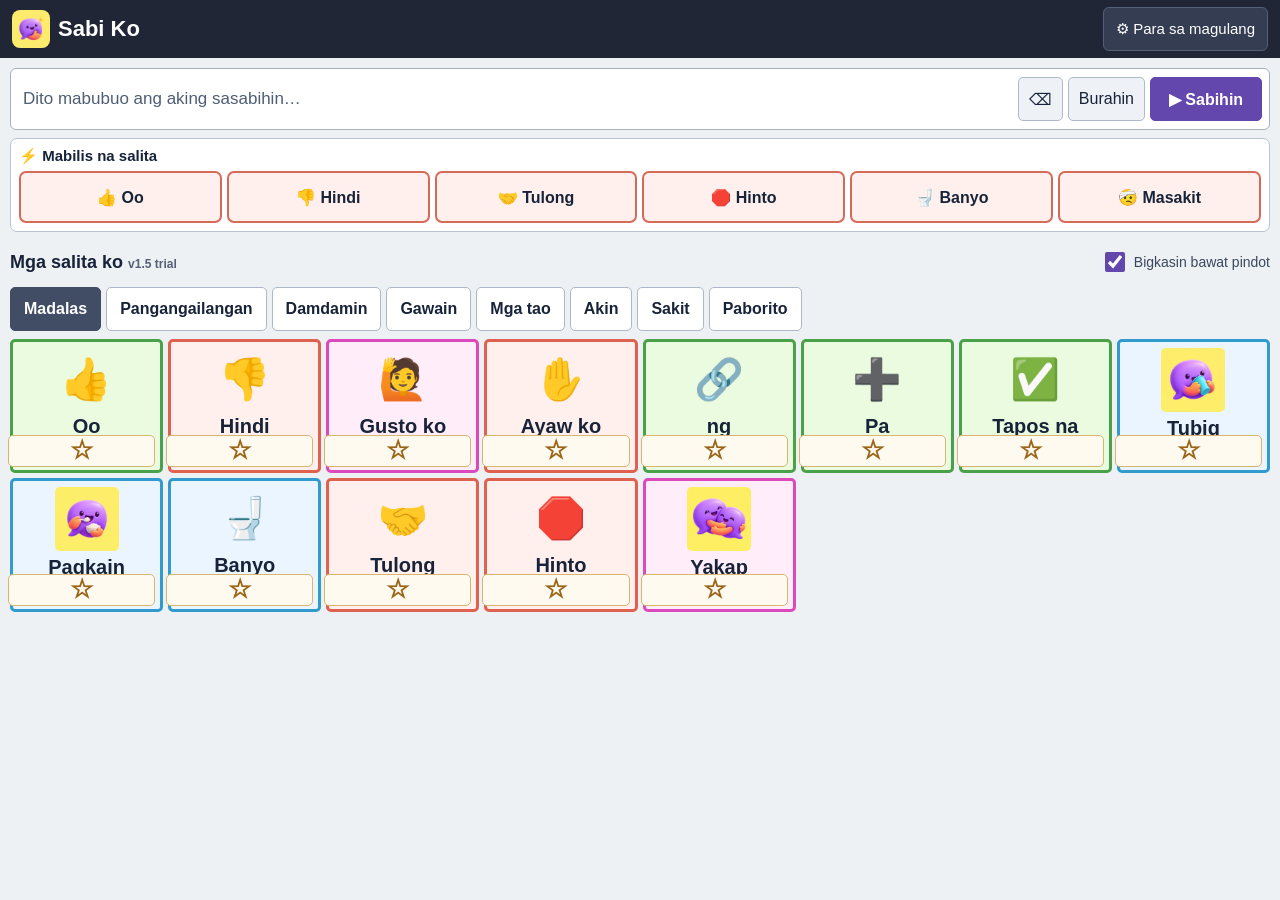
==== app/src/main/assets/index.html @ 82e7fd50 "Add files via upload" ====
<!doctype html><html lang="fil"><meta charset="utf-8"><meta name="viewport" content="width=device-width, initial-scale=1"><meta name="theme-color" content="#286859"><title>Sabi Ko · Tagalog AAC</title><link rel="stylesheet" href="style.css"><header><a class="brand" href="./"><img class="brand-icon" src="pictures/sabi-ko.webp" alt=""> Sabi Ko <small>MALILIIT NA SALITA, MALAKING BOSES.</small></a><button id="settings">⚙ Para sa magulang</button></header><main><div class="intro"><div><span class="eyebrow">HALIKA, MAGKUWENTO TAYO!</span><h1>Ano ang gusto mong sabihin?</h1><p>Pumili ng larawan. Ipapahayag natin ang iyong mensahe.</p></div><img class="hello mascot" src="pictures/sabi-ko.webp" alt=""></div><section class="message" aria-label="Mensahe"><div id="sentence" aria-live="polite"></div><div class="actions"><button id="undo" aria-label="Alisin ang huling salita">⌫</button><button id="clear">Burahin</button><button class="primary" id="say">▶ Sabihin</button></div></section><section class="quick-wrap" aria-label="Mabilis na salita"><strong>⚡ Mabilis na salita</strong><div id="quickbuttons" class="quickbuttons"></div></section><div class="boardhead"><h2>Mga salita ko <small class="version">v1.5 trial</small></h2><label><input type="checkbox" id="instant" checked> Bigkasin bawat pindot</label></div><nav id="categories" aria-label="Mga kategorya"></nav><div class="grid" id="grid"></div><p id="status" role="status"></p><footer><span>♡ Isang pindot, isang paraan para magpahayag.</span><span>Tagalog · Walang ads</span></footer></main><dialog id="parent"><form method="dialog"><div class="modalhead"><h2>Para sa magulang</h2><button aria-label="Isara">✕</button></div></form><p>Ang sariling salita at recording ay naka-save sa browser na ito. Panatilihin ang parehong device at browser.</p><label>Boses<select id="voices"></select></label><p id="voicehint"></p><hr><h3>Magdagdag ng sariling button</h3><form id="add"><label>Salita o mensahe<input id="word" required maxlength="80" placeholder="Hal. Yakap po"></label><label>Larawan<input type="file" id="photo" accept="image/*"></label><div class="recordrow"><button type="button" id="record">🎙 I-record ang boses</button><span id="recstatus"></span></div><button class="primary" type="submit">＋ Idagdag sa Akin</button></form><h3>Mga sariling button</h3><div id="customlist"></div><hr><p>Ipakita ang pagpindot habang nagsasalita, bigyan ang bata ng oras, at tanggapin din ang kilos at pagturo. Puwedeng ipa-review sa speech therapist ang board.</p><p>Offline ang mga larawan at sariling recordings. Ang automatic Filipino voice ay kailangan ng katugmang voice data sa phone. Huwag i-clear ang app data o i-uninstall kung may recordings na kailangang itago.</p></dialog><script src="app.js"></script></html>
---- app/src/main/assets/style.css ----
*{box-sizing:border-box}body{margin:0;background:#eef1f4;color:#172338;font-family:Arial,sans-serif}button,input,select{font:inherit}button{color:inherit;cursor:pointer}button:focus-visible,a:focus-visible,input:focus-visible,select:focus-visible{outline:3px solid #6044c4;outline-offset:2px}button:disabled{opacity:.6}header{display:flex;align-items:center;justify-content:space-between;gap:10px;background:#202635;color:#fff;padding:7px 12px}.brand{display:flex;align-items:center;gap:8px;color:#fff;text-decoration:none;font-size:22px;font-weight:700}.brand small{display:none}.brand-icon{width:38px;height:38px;object-fit:cover;border-radius:8px}header button{min-height:44px;background:#343d51;border:1px solid #536077;border-radius:6px;color:#fff;padding:8px 12px;font-size:15px}main{max-width:1400px;margin:auto;padding:10px}.intro{display:none}.message{display:flex;align-items:center;gap:8px;background:#fff;border:1px solid #a6b0c0;border-radius:6px;padding:7px;margin:0 0 8px}#sentence{flex:1;min-width:0;min-height:46px;display:flex;align-items:center;gap:5px;flex-wrap:wrap}.placeholder{padding:5px;color:#4f5e74;font-size:17px}.chip{background:#ece6ff;border:1px solid #c6b8ef;padding:7px 9px;border-radius:5px;font-size:20px;line-height:1.2}.actions{display:flex;gap:5px;flex-shrink:0}.actions button{min-width:44px;min-height:44px;padding:8px 10px;background:#eef1f6;border:1px solid #aeb9cb;border-radius:5px;font-size:16px}.actions .primary{background:#6347ad;border-color:#6347ad;color:#fff;font-weight:700}#say{min-width:112px}.boardhead{display:flex;align-items:center;justify-content:space-between;gap:10px;flex-wrap:wrap}.boardhead h2{font-size:18px;margin:4px 0}.boardhead label{display:flex;align-items:center;gap:6px;min-height:44px;font-size:14px;color:#39475b}.boardhead input{width:20px;height:20px;accent-color:#6347ad}nav{display:flex;gap:5px;flex-wrap:wrap;padding:3px 0 8px}nav button{min-height:44px;padding:8px 13px;border:1px solid #aeb7c6;border-radius:5px;background:#fff;font-size:16px;font-weight:600}nav button.active{color:#fff;background:#414d65;border-color:#414d65}.grid{display:grid;grid-template-columns:repeat(8,minmax(0,1fr));gap:5px}.tile{display:flex;flex-direction:column;align-items:center;justify-content:flex-start;gap:5px;min-height:112px;min-width:0;padding:6px 4px;border:3px solid #8a96a8;border-radius:5px;background:#fff;box-shadow:none;color:#172338;font-size:20px;line-height:1.15;font-weight:700}.tile>span:last-child{order:-1;width:100%;text-align:center;overflow-wrap:anywhere}.tile .symbol{display:flex;align-items:center;justify-content:center;min-height:62px;font-size:40px;font-weight:400}.tile img{display:block;width:64px;height:64px;max-width:100%;object-fit:contain;border-radius:5px;margin:auto}.tile:active{filter:brightness(.92)}.tile[data-kind="person"]{background:#fff1dc;border-color:#e79029}.tile[data-kind="action"]{background:#ffedf9;border-color:#dc49bd}.tile[data-kind="thing"]{background:#eaf5ff;border-color:#319bce}.tile[data-kind="feeling"]{background:#fff7d6;border-color:#cc9f18}.tile[data-kind="connector"]{background:#eafbdf;border-color:#49a24a}.tile[data-kind="safety"]{background:#fff0ed;border-color:#df6250}.tile[data-kind="general"]{background:#f6f6f6;border-color:#8792a2}#status{font-size:14px;line-height:1.4;margin:8px 0 0;color:#39475b}#status:empty,footer{display:none}.primary{background:#6347ad;color:#fff;border:1px solid #6347ad;border-radius:6px;padding:11px 15px;min-height:44px}dialog{max-width:540px;width:94%;max-height:90vh;overflow:auto;border:2px solid #b2a1d9;border-radius:14px;padding:20px;background:#fff;color:#172338}dialog::backdrop{background:#17233888}.modalhead{display:flex;justify-content:space-between;align-items:center;gap:12px}dialog h2{font-size:22px;margin:0}dialog h3{font-size:19px}dialog p{font-size:15px;line-height:1.5;color:#445168}dialog label{display:block;margin:14px 0;font-size:16px}dialog input,dialog select{display:block;width:100%;min-height:44px;font-size:16px;padding:10px;border:1px solid #aab4c4;border-radius:6px;margin-top:6px}dialog button{min-height:44px;padding:10px 13px;border:1px solid #aab4c4;border-radius:6px;background:#eef1f6}dialog button.primary{background:#6347ad;color:#fff;border-color:#6347ad}.recordrow{display:flex;align-items:center;gap:10px;flex-wrap:wrap;margin:14px 0}.recordrow button{background:#fff2c9}#recstatus{font-size:15px;line-height:1.4}.customrow{display:flex;align-items:center;justify-content:space-between;gap:12px;margin:8px 0}.customrow span{overflow-wrap:anywhere}hr{border:0;border-top:1px solid #d4dae2;margin:20px 0}
@media(max-width:1000px){.grid{grid-template-columns:repeat(6,minmax(0,1fr))}}
@media(max-width:680px){.grid{grid-template-columns:repeat(4,minmax(0,1fr))}.message{flex-wrap:wrap}#sentence{flex-basis:100%}.actions{margin-left:auto}.tile{min-height:112px}nav button{padding:8px 10px}}
@media(max-width:420px){header{padding:6px 8px}.brand{font-size:21px}header button{font-size:14px;padding:8px}.brand-icon{width:34px;height:34px}main{padding:7px}.grid{grid-template-columns:repeat(3,minmax(0,1fr));gap:5px}.tile{min-height:116px;font-size:20px}.tile img{width:62px;height:62px}.tile .symbol{font-size:36px}.boardhead{gap:0}.boardhead label{font-size:14px}nav button{font-size:16px;padding:8px 10px}.placeholder{font-size:17px}}

/* v1.5 accessibility additions */
.quick-wrap{background:#fff;border:1px solid #b8c3d3;border-radius:7px;margin:8px 0;padding:8px}.quick-wrap strong{font-size:15px;display:block;margin-bottom:6px}.quickbuttons{display:grid;grid-template-columns:repeat(6,minmax(0,1fr));gap:5px}.quick-item{min-height:52px;min-width:0;background:#fff0ed;border:2px solid #d66a59;border-radius:7px;font-size:16px;font-weight:bold;padding:5px}.quick-item:active{background:#ffd2c8}.tile{position:relative;padding-bottom:30px}.fav-toggle{position:absolute;bottom:3px;right:5px;min-height:29px;min-width:36px;display:flex;align-items:center;justify-content:center;font-size:26px;border-radius:5px;color:#9b6518;background:#fffaf0;border:1px solid #d8b66e;z-index:1}.version{font-size:12px;color:#536075}.chip{cursor:pointer}.chip:focus-visible,.fav-toggle:focus-visible{outline:3px solid #6044c4}@media(max-width:680px){.quickbuttons{grid-template-columns:repeat(3,minmax(0,1fr))}}
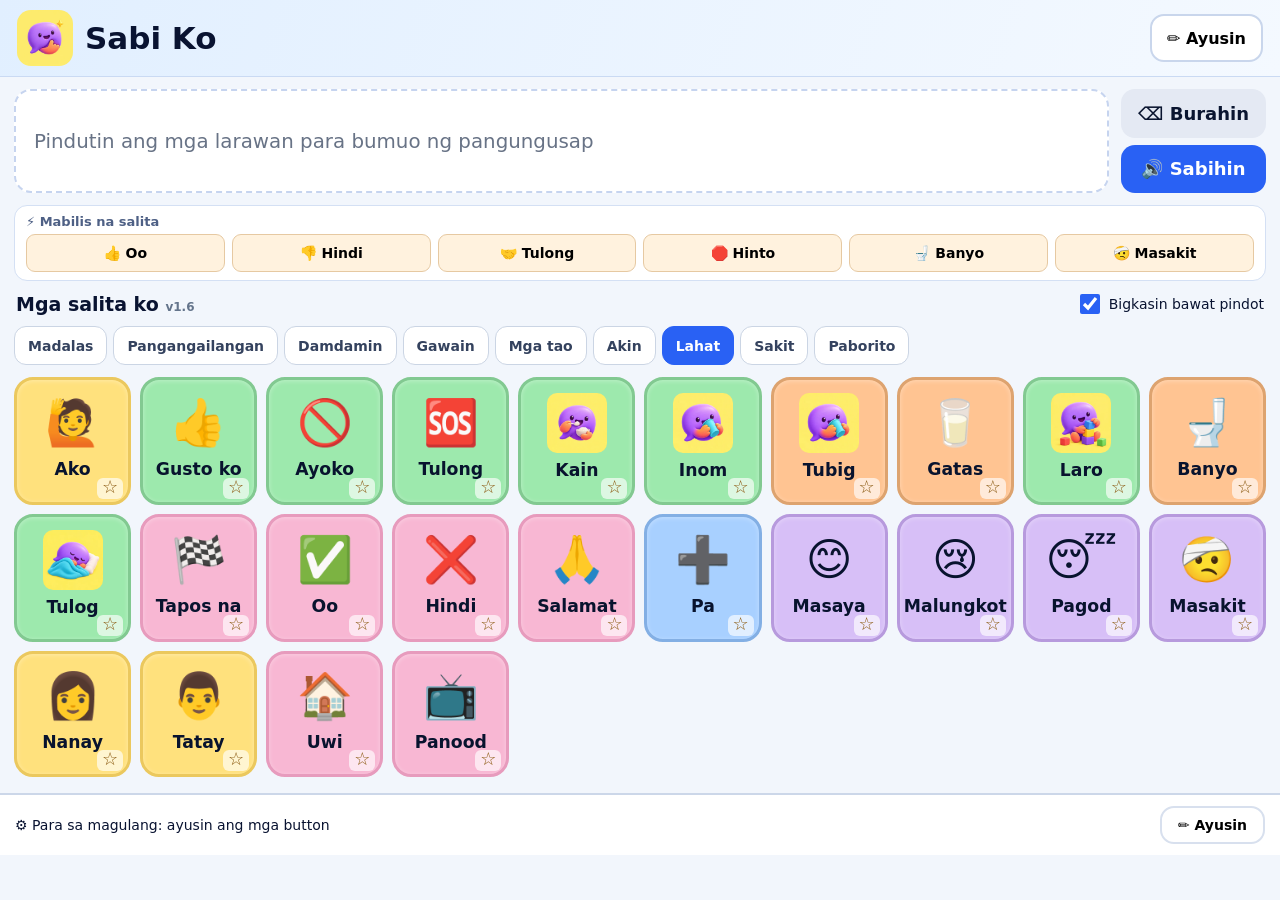
==== commit 3ece2f18: "Add files via upload" ====
--- a/app/src/main/assets/index.html
+++ b/app/src/main/assets/index.html
@@ -1 +1 @@
-<!doctype html><html lang="fil"><meta charset="utf-8"><meta name="viewport" content="width=device-width, initial-scale=1"><meta name="theme-color" content="#286859"><title>Sabi Ko · Tagalog AAC</title><link rel="stylesheet" href="style.css"><header><a class="brand" href="./"><img class="brand-icon" src="pictures/sabi-ko.webp" alt=""> Sabi Ko <small>MALILIIT NA SALITA, MALAKING BOSES.</small></a><button id="settings">⚙ Para sa magulang</button></header><main><div class="intro"><div><span class="eyebrow">HALIKA, MAGKUWENTO TAYO!</span><h1>Ano ang gusto mong sabihin?</h1><p>Pumili ng larawan. Ipapahayag natin ang iyong mensahe.</p></div><img class="hello mascot" src="pictures/sabi-ko.webp" alt=""></div><section class="message" aria-label="Mensahe"><div id="sentence" aria-live="polite"></div><div class="actions"><button id="undo" aria-label="Alisin ang huling salita">⌫</button><button id="clear">Burahin</button><button class="primary" id="say">▶ Sabihin</button></div></section><section class="quick-wrap" aria-label="Mabilis na salita"><strong>⚡ Mabilis na salita</strong><div id="quickbuttons" class="quickbuttons"></div></section><div class="boardhead"><h2>Mga salita ko <small class="version">v1.5 trial</small></h2><label><input type="checkbox" id="instant" checked> Bigkasin bawat pindot</label></div><nav id="categories" aria-label="Mga kategorya"></nav><div class="grid" id="grid"></div><p id="status" role="status"></p><footer><span>♡ Isang pindot, isang paraan para magpahayag.</span><span>Tagalog · Walang ads</span></footer></main><dialog id="parent"><form method="dialog"><div class="modalhead"><h2>Para sa magulang</h2><button aria-label="Isara">✕</button></div></form><p>Ang sariling salita at recording ay naka-save sa browser na ito. Panatilihin ang parehong device at browser.</p><label>Boses<select id="voices"></select></label><p id="voicehint"></p><hr><h3>Magdagdag ng sariling button</h3><form id="add"><label>Salita o mensahe<input id="word" required maxlength="80" placeholder="Hal. Yakap po"></label><label>Larawan<input type="file" id="photo" accept="image/*"></label><div class="recordrow"><button type="button" id="record">🎙 I-record ang boses</button><span id="recstatus"></span></div><button class="primary" type="submit">＋ Idagdag sa Akin</button></form><h3>Mga sariling button</h3><div id="customlist"></div><hr><p>Ipakita ang pagpindot habang nagsasalita, bigyan ang bata ng oras, at tanggapin din ang kilos at pagturo. Puwedeng ipa-review sa speech therapist ang board.</p><p>Offline ang mga larawan at sariling recordings. Ang automatic Filipino voice ay kailangan ng katugmang voice data sa phone. Huwag i-clear ang app data o i-uninstall kung may recordings na kailangang itago.</p></dialog><script src="app.js"></script></html>
+<!doctype html><html lang="fil"><meta charset="utf-8"><meta name="viewport" content="width=device-width, initial-scale=1"><meta name="theme-color" content="#e6f1ff"><title>Sabi Ko · Tagalog AAC</title><link rel="stylesheet" href="style.css"><header><a class="brand" href="./"><img class="brand-icon" src="pictures/sabi-ko.webp" alt=""> Sabi Ko <small>Communication Board</small></a><button id="settings">✏️ Ayusin</button></header><main><div class="intro"><div><span class="eyebrow">HALIKA, MAGKUWENTO TAYO!</span><h1>Ano ang gusto mong sabihin?</h1><p>Pumili ng larawan. Ipapahayag natin ang iyong mensahe.</p></div><img class="hello mascot" src="pictures/sabi-ko.webp" alt=""></div><section class="message" aria-label="Mensahe"><div id="sentence" aria-live="polite"></div><div class="actions"><button id="undo" aria-label="Alisin ang huling salita">⌫</button><button id="clear">⌫ Burahin</button><button class="primary" id="say">🔊 Sabihin</button></div></section><section class="quick-wrap" aria-label="Mabilis na salita"><strong>⚡ Mabilis na salita</strong><div id="quickbuttons" class="quickbuttons"></div></section><div class="boardhead"><h2>Mga salita ko <small class="version">v1.6</small></h2><label><input type="checkbox" id="instant" checked> Bigkasin bawat pindot</label></div><nav id="categories" aria-label="Mga kategorya"></nav><div class="grid" id="grid"></div><p id="status" role="status"></p><footer><span>⚙ Para sa magulang: ayusin ang mga button</span><button id="settingsFooter" type="button">✏️ Ayusin</button></footer></main><dialog id="parent"><form method="dialog"><div class="modalhead"><h2>Para sa magulang</h2><button aria-label="Isara">✕</button></div></form><p>Ang sariling salita at recording ay naka-save sa browser na ito. Panatilihin ang parehong device at browser.</p><label>Boses<select id="voices"></select></label><p id="voicehint"></p><hr><h3>Magdagdag ng sariling button</h3><form id="add"><label>Salita o mensahe<input id="word" required maxlength="80" placeholder="Hal. Yakap po"></label><label>Larawan<input type="file" id="photo" accept="image/*"></label><div class="recordrow"><button type="button" id="record">🎙 I-record ang boses</button><span id="recstatus"></span></div><button class="primary" type="submit">＋ Idagdag sa Akin</button></form><h3>Mga sariling button</h3><div id="customlist"></div><hr><p>Ipakita ang pagpindot habang nagsasalita, bigyan ang bata ng oras, at tanggapin din ang kilos at pagturo. Puwedeng ipa-review sa speech therapist ang board.</p><p>Offline ang mga larawan at sariling recordings. Ang automatic Filipino voice ay kailangan ng katugmang voice data sa phone. Huwag i-clear ang app data o i-uninstall kung may recordings na kailangang itago.</p></dialog><script src="app.js"></script></html>
--- a/app/src/main/assets/style.css
+++ b/app/src/main/assets/style.css
@@ -1,7 +1 @@
-*{box-sizing:border-box}body{margin:0;background:#eef1f4;color:#172338;font-family:Arial,sans-serif}button,input,select{font:inherit}button{color:inherit;cursor:pointer}button:focus-visible,a:focus-visible,input:focus-visible,select:focus-visible{outline:3px solid #6044c4;outline-offset:2px}button:disabled{opacity:.6}header{display:flex;align-items:center;justify-content:space-between;gap:10px;background:#202635;color:#fff;padding:7px 12px}.brand{display:flex;align-items:center;gap:8px;color:#fff;text-decoration:none;font-size:22px;font-weight:700}.brand small{display:none}.brand-icon{width:38px;height:38px;object-fit:cover;border-radius:8px}header button{min-height:44px;background:#343d51;border:1px solid #536077;border-radius:6px;color:#fff;padding:8px 12px;font-size:15px}main{max-width:1400px;margin:auto;padding:10px}.intro{display:none}.message{display:flex;align-items:center;gap:8px;background:#fff;border:1px solid #a6b0c0;border-radius:6px;padding:7px;margin:0 0 8px}#sentence{flex:1;min-width:0;min-height:46px;display:flex;align-items:center;gap:5px;flex-wrap:wrap}.placeholder{padding:5px;color:#4f5e74;font-size:17px}.chip{background:#ece6ff;border:1px solid #c6b8ef;padding:7px 9px;border-radius:5px;font-size:20px;line-height:1.2}.actions{display:flex;gap:5px;flex-shrink:0}.actions button{min-width:44px;min-height:44px;padding:8px 10px;background:#eef1f6;border:1px solid #aeb9cb;border-radius:5px;font-size:16px}.actions .primary{background:#6347ad;border-color:#6347ad;color:#fff;font-weight:700}#say{min-width:112px}.boardhead{display:flex;align-items:center;justify-content:space-between;gap:10px;flex-wrap:wrap}.boardhead h2{font-size:18px;margin:4px 0}.boardhead label{display:flex;align-items:center;gap:6px;min-height:44px;font-size:14px;color:#39475b}.boardhead input{width:20px;height:20px;accent-color:#6347ad}nav{display:flex;gap:5px;flex-wrap:wrap;padding:3px 0 8px}nav button{min-height:44px;padding:8px 13px;border:1px solid #aeb7c6;border-radius:5px;background:#fff;font-size:16px;font-weight:600}nav button.active{color:#fff;background:#414d65;border-color:#414d65}.grid{display:grid;grid-template-columns:repeat(8,minmax(0,1fr));gap:5px}.tile{display:flex;flex-direction:column;align-items:center;justify-content:flex-start;gap:5px;min-height:112px;min-width:0;padding:6px 4px;border:3px solid #8a96a8;border-radius:5px;background:#fff;box-shadow:none;color:#172338;font-size:20px;line-height:1.15;font-weight:700}.tile>span:last-child{order:-1;width:100%;text-align:center;overflow-wrap:anywhere}.tile .symbol{display:flex;align-items:center;justify-content:center;min-height:62px;font-size:40px;font-weight:400}.tile img{display:block;width:64px;height:64px;max-width:100%;object-fit:contain;border-radius:5px;margin:auto}.tile:active{filter:brightness(.92)}.tile[data-kind="person"]{background:#fff1dc;border-color:#e79029}.tile[data-kind="action"]{background:#ffedf9;border-color:#dc49bd}.tile[data-kind="thing"]{background:#eaf5ff;border-color:#319bce}.tile[data-kind="feeling"]{background:#fff7d6;border-color:#cc9f18}.tile[data-kind="connector"]{background:#eafbdf;border-color:#49a24a}.tile[data-kind="safety"]{background:#fff0ed;border-color:#df6250}.tile[data-kind="general"]{background:#f6f6f6;border-color:#8792a2}#status{font-size:14px;line-height:1.4;margin:8px 0 0;color:#39475b}#status:empty,footer{display:none}.primary{background:#6347ad;color:#fff;border:1px solid #6347ad;border-radius:6px;padding:11px 15px;min-height:44px}dialog{max-width:540px;width:94%;max-height:90vh;overflow:auto;border:2px solid #b2a1d9;border-radius:14px;padding:20px;background:#fff;color:#172338}dialog::backdrop{background:#17233888}.modalhead{display:flex;justify-content:space-between;align-items:center;gap:12px}dialog h2{font-size:22px;margin:0}dialog h3{font-size:19px}dialog p{font-size:15px;line-height:1.5;color:#445168}dialog label{display:block;margin:14px 0;font-size:16px}dialog input,dialog select{display:block;width:100%;min-height:44px;font-size:16px;padding:10px;border:1px solid #aab4c4;border-radius:6px;margin-top:6px}dialog button{min-height:44px;padding:10px 13px;border:1px solid #aab4c4;border-radius:6px;background:#eef1f6}dialog button.primary{background:#6347ad;color:#fff;border-color:#6347ad}.recordrow{display:flex;align-items:center;gap:10px;flex-wrap:wrap;margin:14px 0}.recordrow button{background:#fff2c9}#recstatus{font-size:15px;line-height:1.4}.customrow{display:flex;align-items:center;justify-content:space-between;gap:12px;margin:8px 0}.customrow span{overflow-wrap:anywhere}hr{border:0;border-top:1px solid #d4dae2;margin:20px 0}
-@media(max-width:1000px){.grid{grid-template-columns:repeat(6,minmax(0,1fr))}}
-@media(max-width:680px){.grid{grid-template-columns:repeat(4,minmax(0,1fr))}.message{flex-wrap:wrap}#sentence{flex-basis:100%}.actions{margin-left:auto}.tile{min-height:112px}nav button{padding:8px 10px}}
-@media(max-width:420px){header{padding:6px 8px}.brand{font-size:21px}header button{font-size:14px;padding:8px}.brand-icon{width:34px;height:34px}main{padding:7px}.grid{grid-template-columns:repeat(3,minmax(0,1fr));gap:5px}.tile{min-height:116px;font-size:20px}.tile img{width:62px;height:62px}.tile .symbol{font-size:36px}.boardhead{gap:0}.boardhead label{font-size:14px}nav button{font-size:16px;padding:8px 10px}.placeholder{font-size:17px}}
-
-/* v1.5 accessibility additions */
-.quick-wrap{background:#fff;border:1px solid #b8c3d3;border-radius:7px;margin:8px 0;padding:8px}.quick-wrap strong{font-size:15px;display:block;margin-bottom:6px}.quickbuttons{display:grid;grid-template-columns:repeat(6,minmax(0,1fr));gap:5px}.quick-item{min-height:52px;min-width:0;background:#fff0ed;border:2px solid #d66a59;border-radius:7px;font-size:16px;font-weight:bold;padding:5px}.quick-item:active{background:#ffd2c8}.tile{position:relative;padding-bottom:30px}.fav-toggle{position:absolute;bottom:3px;right:5px;min-height:29px;min-width:36px;display:flex;align-items:center;justify-content:center;font-size:26px;border-radius:5px;color:#9b6518;background:#fffaf0;border:1px solid #d8b66e;z-index:1}.version{font-size:12px;color:#536075}.chip{cursor:pointer}.chip:focus-visible,.fav-toggle:focus-visible{outline:3px solid #6044c4}@media(max-width:680px){.quickbuttons{grid-template-columns:repeat(3,minmax(0,1fr))}}
+*{box-sizing:border-box}html,body{min-height:100%}body{margin:0;background:#f2f6fc;color:#091331;font-family:system-ui,-apple-system,"Segoe UI",Arial,sans-serif}button,input,select{font:inherit}button{cursor:pointer}button:focus-visible,input:focus-visible,select:focus-visible,.chip:focus-visible{outline:3px solid #215cf7;outline-offset:2px}header{display:flex;align-items:center;justify-content:space-between;gap:12px;background:linear-gradient(110deg,#e1efff,#f4f9ff);border-bottom:1px solid #cadaf3;padding:10px 17px}.brand{display:flex;align-items:center;gap:12px;color:#091331;font-size:clamp(21px,2.5vw,31px);font-weight:800;text-decoration:none}.brand-icon{width:56px;height:56px;object-fit:cover;border-radius:14px}.brand small{display:none}header>button{background:#fff;border:2px solid #c9d6ec;border-radius:14px;padding:10px 15px;font-weight:700;min-height:48px}main{max-width:1800px;margin:auto;padding:12px 14px}.intro{display:none}.message{display:flex;align-items:stretch;gap:12px;margin-bottom:12px}#sentence{display:flex;flex:1;flex-wrap:wrap;align-items:center;gap:7px;min-height:104px;padding:14px 18px;background:#fff;border:2px dashed #c6d4ef;border-radius:17px}.placeholder{color:#687386;font-size:clamp(15px,1.55vw,22px)}.chip{display:inline-flex;align-items:center;background:#e8edff;border:1px solid #bccbff;border-radius:12px;padding:10px 12px;font-size:19px;font-weight:650;cursor:pointer}.actions{display:flex;flex-direction:column;min-width:145px;gap:7px}.actions button{flex:1;border:0;border-radius:14px;min-height:47px;padding:8px 15px;font-size:18px;font-weight:800;background:#e4e9f3;color:#0a1530}.actions .primary,.primary{background:#2961f4;color:#fff}.actions #undo{display:none}.boardhead{display:flex;align-items:center;justify-content:space-between;gap:8px;flex-wrap:wrap;margin:8px 2px}.boardhead h2{font-size:19px;margin:3px 0}.version{font-size:12px;font-weight:600;color:#64748b}.boardhead label{display:flex;align-items:center;gap:6px;font-size:14px}.boardhead input{height:20px;width:20px;accent-color:#2961f4}nav{display:flex;flex-wrap:wrap;gap:6px;margin:7px 0 12px}nav button{background:#fff;border:1px solid #cbd5e4;border-radius:12px;min-height:39px;padding:7px 13px;font-size:14px;font-weight:700;color:#34425e}nav button.active{background:#2961f4;border-color:#2961f4;color:white}.grid{display:grid;grid-template-columns:repeat(10,minmax(0,1fr));gap:9px}.tile{position:relative;display:flex;flex-direction:column;align-items:center;justify-content:center;gap:7px;min-height:125px;min-width:0;border:3px solid #8ed59f;border-radius:19px;background:#9de9ad;padding:13px 4px 22px;color:#08132e;font-size:clamp(13px,1.35vw,21px);font-weight:800;box-shadow:inset 0 1px 5px #ffffff55;overflow-wrap:anywhere}.tile .symbol{display:flex;align-items:center;justify-content:center;font-size:clamp(31px,3.5vw,55px);line-height:1.1;min-height:58px}.tile img{height:60px;width:60px;max-width:85%;object-fit:contain;border-radius:10px}.tile>span:not(.symbol):not(.fav-toggle){text-align:center}.tile[data-kind="person"]{background:#ffe17d;border-color:#ebc85e}.tile[data-kind="thing"]{background:#ffc492;border-color:#dda36f}.tile[data-kind="feeling"]{background:#d7bff7;border-color:#b79add}.tile[data-kind="safety"]{background:#9de9ad;border-color:#82c991}.tile[data-kind="connector"]{background:#a8d0ff;border-color:#83afe4}.tile[data-kind="general"]{background:#f8b7d3;border-color:#e79bbd}.tile[data-kind="action"]{background:#9de9ad;border-color:#82c991}.tile:active{transform:scale(.97)}.fav-toggle{position:absolute;right:5px;bottom:3px;font-size:18px;line-height:1;background:#ffffffa6;border:0;border-radius:6px;min-height:21px;min-width:26px;color:#8c5b12}.quick-wrap{background:#fff;border:1px solid #d4e0f4;border-radius:13px;padding:8px 11px;margin-bottom:9px}.quick-wrap strong{display:block;font-size:13px;margin-bottom:5px;color:#4e6085}.quickbuttons{display:grid;grid-template-columns:repeat(6,minmax(0,1fr));gap:7px}.quick-item{min-height:38px;background:#fff2de;border:1px solid #e6c9a2;border-radius:9px;font-size:14px;font-weight:750}#status{margin:10px 0;color:#425472}#status:empty{display:none}footer{display:flex;justify-content:space-between;align-items:center;gap:12px;margin:16px -14px -12px;padding:11px 15px;background:#fff;border-top:2px solid #ccd7e9;font-size:14px}footer button{background:#fff;border:2px solid #d8e0ee;border-radius:14px;padding:9px 16px;font-weight:750}dialog{max-width:540px;width:94%;max-height:90vh;overflow:auto;border:2px solid #b2c9f5;border-radius:16px;padding:20px;background:#fff;color:#172338}dialog::backdrop{background:#17233888}.modalhead,.customrow,.recordrow{display:flex;justify-content:space-between;align-items:center;gap:12px}.modalhead h2{margin:0}dialog p{line-height:1.5;color:#475569}dialog label{display:block;margin:12px 0}dialog input,dialog select{display:block;width:100%;min-height:44px;padding:10px;border:1px solid #aab4c4;border-radius:8px;margin-top:6px}dialog button{min-height:44px;padding:9px 13px;border:1px solid #aab4c4;border-radius:8px;background:#eef1f6}dialog button.primary{background:#2961f4;color:#fff}dialog hr{border:0;border-top:1px solid #d6deea;margin:18px 0}.recordrow,.customrow{margin:12px 0}.recordrow{flex-wrap:wrap}@media(max-width:1150px){.grid{grid-template-columns:repeat(8,minmax(0,1fr))}}@media(max-width:850px){.grid{grid-template-columns:repeat(6,minmax(0,1fr))}.tile{min-height:115px}}@media(max-width:570px){header{padding:7px 10px}.brand{font-size:21px}.brand-icon{width:38px;height:38px}header>button{font-size:13px;padding:7px}main{padding:8px}.message{gap:6px}#sentence{min-height:92px;padding:9px}.actions{min-width:105px}.actions button{font-size:14px;padding:5px}.grid{grid-template-columns:repeat(3,minmax(0,1fr));gap:6px}.tile{min-height:119px;font-size:16px;border-radius:15px;padding:8px 3px 22px}.tile .symbol{font-size:40px}.quickbuttons{grid-template-columns:repeat(3,minmax(0,1fr))}.boardhead label{font-size:12px}footer{margin:14px -8px -8px;font-size:12px}}
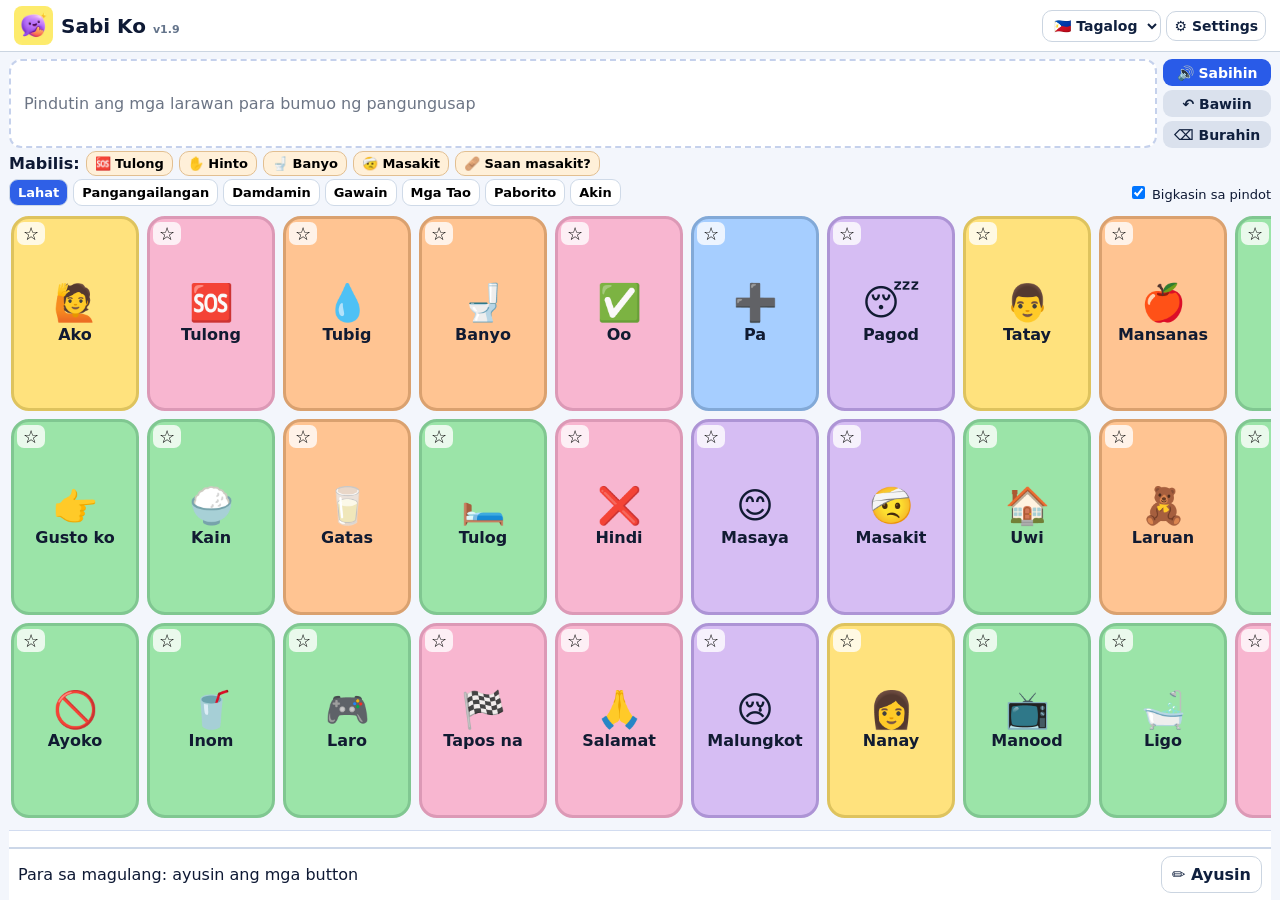
==== commit 268a4c93: "updated" ====
--- a/app/src/main/assets/index.html
+++ b/app/src/main/assets/index.html
@@ -1 +1,309 @@
-<!doctype html><html lang="fil"><meta charset="utf-8"><meta name="viewport" content="width=device-width, initial-scale=1"><meta name="theme-color" content="#e6f1ff"><title>Sabi Ko · Tagalog AAC</title><link rel="stylesheet" href="style.css"><header><a class="brand" href="./"><img class="brand-icon" src="pictures/sabi-ko.webp" alt=""> Sabi Ko <small>Communication Board</small></a><button id="settings">✏️ Ayusin</button></header><main><div class="intro"><div><span class="eyebrow">HALIKA, MAGKUWENTO TAYO!</span><h1>Ano ang gusto mong sabihin?</h1><p>Pumili ng larawan. Ipapahayag natin ang iyong mensahe.</p></div><img class="hello mascot" src="pictures/sabi-ko.webp" alt=""></div><section class="message" aria-label="Mensahe"><div id="sentence" aria-live="polite"></div><div class="actions"><button id="undo" aria-label="Alisin ang huling salita">⌫</button><button id="clear">⌫ Burahin</button><button class="primary" id="say">🔊 Sabihin</button></div></section><section class="quick-wrap" aria-label="Mabilis na salita"><strong>⚡ Mabilis na salita</strong><div id="quickbuttons" class="quickbuttons"></div></section><div class="boardhead"><h2>Mga salita ko <small class="version">v1.6</small></h2><label><input type="checkbox" id="instant" checked> Bigkasin bawat pindot</label></div><nav id="categories" aria-label="Mga kategorya"></nav><div class="grid" id="grid"></div><p id="status" role="status"></p><footer><span>⚙ Para sa magulang: ayusin ang mga button</span><button id="settingsFooter" type="button">✏️ Ayusin</button></footer></main><dialog id="parent"><form method="dialog"><div class="modalhead"><h2>Para sa magulang</h2><button aria-label="Isara">✕</button></div></form><p>Ang sariling salita at recording ay naka-save sa browser na ito. Panatilihin ang parehong device at browser.</p><label>Boses<select id="voices"></select></label><p id="voicehint"></p><hr><h3>Magdagdag ng sariling button</h3><form id="add"><label>Salita o mensahe<input id="word" required maxlength="80" placeholder="Hal. Yakap po"></label><label>Larawan<input type="file" id="photo" accept="image/*"></label><div class="recordrow"><button type="button" id="record">🎙 I-record ang boses</button><span id="recstatus"></span></div><button class="primary" type="submit">＋ Idagdag sa Akin</button></form><h3>Mga sariling button</h3><div id="customlist"></div><hr><p>Ipakita ang pagpindot habang nagsasalita, bigyan ang bata ng oras, at tanggapin din ang kilos at pagturo. Puwedeng ipa-review sa speech therapist ang board.</p><p>Offline ang mga larawan at sariling recordings. Ang automatic Filipino voice ay kailangan ng katugmang voice data sa phone. Huwag i-clear ang app data o i-uninstall kung may recordings na kailangang itago.</p></dialog><script src="app.js"></script></html>
+<!doctype html><html lang="fil"><head><meta charset="utf-8"><meta name="viewport" content="width=device-width,initial-scale=1,viewport-fit=cover"><title>Sabi Ko v1.9 — Interactive Preview</title><style>
+*{box-sizing:border-box}body{font-family:system-ui,-apple-system,'Segoe UI',sans-serif;background:#f3f6fc;color:#0e1934;margin:0}button,input,select{font:inherit}button{cursor:pointer}button:focus-visible,input:focus-visible,select:focus-visible{outline:3px solid #2563eb;outline-offset:2px}header{height:57px;background:white;border-bottom:1px solid #cbd5e1;display:flex;align-items:center;justify-content:space-between;gap:10px;padding:7px 13px}header .brand{display:flex;align-items:center;gap:8px;font-size:19px;font-weight:800}header img{height:39px;width:39px;border-radius:8px}header .right{display:flex;gap:8px;align-items:center}select,header button,.footer button{border:1px solid #cbd5e1;border-radius:10px;background:white;padding:8px 10px;font-weight:700;color:#10203e}main{max-width:1900px;margin:auto;padding:9px 11px 0}.sentence-row{display:flex;gap:8px}.sentence{flex:1;min-height:80px;background:white;border:2px dashed #c5d1ec;border-radius:12px;padding:10px 13px;display:flex;flex-wrap:wrap;gap:6px;align-items:center}.hint{color:#6c7585}.chip{border:1px solid #b8c8e8;background:#eaf0ff;border-radius:10px;padding:7px 10px;font-weight:700}.controls{display:flex;flex-direction:column;gap:5px;min-width:118px}.controls button{flex:1;border:0;border-radius:9px;background:#dae1ed;color:#10203e;font-weight:800;padding:7px}.controls .primary,.primary{background:#295be8;color:white;border:0}.suggestions{display:flex;align-items:center;gap:6px;flex-wrap:wrap;margin:8px 0;min-height:0}.suggestions:empty{display:none}.suggestions button,.pill{border:1px solid #b8c9ed;border-radius:999px;padding:5px 11px;background:#eaf0ff;font-weight:700}.toolbar{display:flex;align-items:center;justify-content:space-between;gap:8px;margin:8px 0;flex-wrap:wrap}.cats{display:flex;gap:5px;flex-wrap:wrap}.cats button{border:1px solid #cfdae8;background:white;border-radius:9px;padding:7px 10px;font-size:13px;font-weight:700}.cats button.active{background:#2f60e7;color:white}.quick{display:flex;gap:6px;align-items:center;flex-wrap:wrap;margin:7px 0}.quick button{border:1px solid #e2bf91;background:#fff0d9;border-radius:10px;font-size:13px;font-weight:800;padding:7px 12px}.board-scroll{overflow-x:auto;overflow-y:hidden;padding:0 1px 12px;scrollbar-color:#849cce #dbe5f4;scrollbar-width:auto}.board-scroll::-webkit-scrollbar{height:13px}.board-scroll::-webkit-scrollbar-thumb{background:#8da5d4;border-radius:9px}.board-scroll::-webkit-scrollbar-track{background:#dbe5f4;border-radius:9px}.grid{display:grid;grid-auto-flow:column;grid-template-rows:repeat(3,112px);grid-auto-columns:120px;width:max-content;min-width:100%;gap:9px}.tile{position:relative;border:3px solid #80c791;background:#9be4a8;border-radius:18px;display:flex;align-items:center;justify-content:center;flex-direction:column;gap:3px;font-weight:800;color:#111b32;min-width:0;padding:6px;touch-action:manipulation}.tile .emoji{font-size:39px;line-height:1.16}.tile img{width:55px;height:55px;object-fit:cover;border-radius:9px}.tile .name{font-size:15px;text-align:center;overflow-wrap:anywhere}.tile[data-kind="person"]{background:#ffe27d;border-color:#dec35e}.tile[data-kind="thing"]{background:#ffc492;border-color:#daa16f}.tile[data-kind="feeling"]{background:#d6bdf3;border-color:#ad94d5}.tile[data-kind="general"]{background:#f8b6d0;border-color:#dc99b6}.tile[data-kind="connector"]{background:#a6ceff;border-color:#82a9d7}.tile:active{transform:scale(.96)}.delete{position:absolute;right:-6px;top:-7px;border-radius:50%;border:2px solid white;background:#d5242a;color:white;width:30px;height:30px;font-weight:900;z-index:1;font-size:18px}.fav{position:absolute;left:3px;top:2px;border:0;border-radius:7px;background:#ffffffc9;font-size:18px}.footer{position:sticky;bottom:0;background:#fff;border-top:2px solid #ccd7e8;display:flex;justify-content:space-between;align-items:center;gap:9px;padding:9px 13px;min-height:56px}.editor{display:none;align-items:center;gap:7px;flex-wrap:wrap;border-top:1px solid #ced7ea;padding:8px;background:white}.editor input,.editor select{border:1px solid #bac9de;padding:9px;border-radius:8px;min-width:0}.editor input[type=text]{flex:1;min-width:150px}.editor button{padding:9px 12px;border-radius:8px;border:1px solid #c8d3e6;background:white;font-weight:700}.editor .primary{background:#2b5de9;color:white}body.editing .editor{display:flex}body.editing .tile .fav{display:none}#status{font-size:12px;color:#5e6d88;padding:3px 5px;min-height:16px}dialog{border:1px solid #b7c9e8;border-radius:16px;padding:18px;width:min(95vw,520px);max-height:90vh;overflow:auto;color:#12203e}dialog::backdrop{background:#14234282}dialog h2{margin-top:0}dialog label{display:block;margin:10px 0;font-weight:700}dialog input:not([type=checkbox]),dialog select{width:100%;padding:9px;border-radius:9px;border:1px solid #c6d0e0}dialog button{border:1px solid #c8d2e1;background:#fff;border-radius:9px;padding:9px 12px;font-weight:700;margin:3px}dialog .primary{background:#285ce9;color:white}.danger{background:#fff2f2;border:1px solid #f1a4a4;border-radius:12px;padding:12px;margin-top:12px}.small{color:#65718b;font-size:12px}.pain{display:flex;flex-wrap:wrap;gap:6px;margin:5px 0}.pain button{border:1px solid #b79add;background:#e3d4fa;border-radius:9px;padding:7px 10px;font-weight:700}.hidden{display:none!important}@media(orientation:landscape) and (max-height:700px){header{height:46px}header img{height:30px;width:30px}.sentence{min-height:66px}.grid{grid-template-rows:repeat(3,minmax(76px,calc((100dvh - 274px)/3)));grid-auto-columns:clamp(87px,10.2vw,124px);gap:7px}.tile .emoji{font-size:clamp(23px,4.5vh,38px)}.tile .name{font-size:clamp(11px,2.3vh,15px)}.quick{margin:5px 0}.quick button{padding:5px 8px}.toolbar{margin:5px 0}.cats button{padding:5px 7px}.footer{min-height:45px;padding:6px 12px}}@media(max-width:600px){header .brand{font-size:16px}.grid{grid-auto-columns:104px;grid-template-rows:repeat(3,100px)}.tile .emoji{font-size:32px}.tile .name{font-size:13px}.controls{min-width:95px}.footer{font-size:12px}} 
+/* Responsive portrait mode: natural vertical scrolling, no clipped word cards. */
+@media (orientation:portrait){
+  header{height:auto;min-height:55px;flex-wrap:wrap;padding:8px 10px}
+  header .right{margin-left:auto;flex-wrap:wrap;justify-content:flex-end}
+  main{padding:9px 9px 8px}
+  .sentence-row{flex-direction:column;gap:7px}
+  .sentence{min-height:76px;flex:auto}
+  .controls{flex-direction:row;min-width:0;width:100%}
+  .controls button{min-height:42px;flex:1}
+  .toolbar{align-items:flex-start}
+  .cats{flex-wrap:nowrap;overflow-x:auto;max-width:100%;padding:2px 1px 7px;-webkit-overflow-scrolling:touch}
+  .cats button{flex:0 0 auto;white-space:nowrap}
+  .quick{flex-wrap:nowrap;overflow-x:auto;padding:2px 1px 8px;-webkit-overflow-scrolling:touch}
+  .quick button{white-space:nowrap;flex-shrink:0}
+  .board-scroll{overflow-x:visible;overflow-y:visible;padding:0 1px 12px}
+  .grid{display:grid;grid-auto-flow:row;grid-template-rows:none;grid-auto-rows:minmax(105px,auto);grid-template-columns:repeat(3,minmax(0,1fr));grid-auto-columns:auto;width:100%;min-width:0;gap:8px}
+  .tile{min-height:105px;overflow-wrap:anywhere;padding:8px 3px}
+  .tile .emoji{font-size:clamp(29px,7vw,44px)}
+  .tile .name{font-size:clamp(12px,3vw,16px)}
+  .tile img{width:clamp(43px,11vw,62px);height:clamp(43px,11vw,62px)}
+  .footer{position:sticky;bottom:0;z-index:4;padding:8px;flex-wrap:wrap}
+  .editor{position:sticky;bottom:55px;z-index:5;max-height:38vh;overflow-y:auto}
+  .editor input[type=text]{min-width:125px}
+}
+@media (orientation:portrait) and (min-width:650px){
+  .grid{grid-template-columns:repeat(4,minmax(0,1fr));grid-auto-rows:minmax(130px,auto);gap:12px}
+  .tile{min-height:130px}
+  .tile .name{font-size:18px}
+}
+@media (orientation:portrait) and (max-width:370px){
+  header .brand{font-size:15px}
+  header img{height:33px;width:33px}
+  header .right{gap:4px}
+  header .right select,header .right button{padding:6px;font-size:12px}
+  .grid{grid-template-columns:repeat(2,minmax(0,1fr));grid-auto-rows:minmax(117px,auto)}
+  .tile{min-height:117px}
+  .footer{font-size:11px}
+}
+
+/* v1.9 portrait overlap correction: fully flowing card controls and editor */
+@media (orientation: portrait) {
+  html, body { overflow-x: hidden !important; }
+  main, .board-scroll { width:100%; max-width:100%; min-width:0; }
+  .board-scroll { overflow-x: hidden !important; overflow-y: visible !important; }
+  .grid {
+    display:grid !important; grid-auto-flow:row !important;
+    grid-template-columns:repeat(2,minmax(0,1fr)) !important;
+    grid-template-rows:none !important; grid-auto-rows:auto !important;
+    width:100% !important; min-width:0 !important;
+    gap:12px !important; align-items:stretch;
+  }
+  .tile {
+    box-sizing:border-box !important;
+    width:100% !important; min-width:0 !important;
+    min-height:150px !important; height:auto !important;
+    padding:36px 7px 45px !important;
+    display:flex !important; flex-direction:column !important;
+    justify-content:center !important;
+    overflow:visible !important;
+    position:relative !important;
+    line-height:1.2;
+    word-break:normal; overflow-wrap:anywhere;
+  }
+  .tile .name{font-size:clamp(13px,3.6vw,18px) !important;max-width:100%;line-height:1.2;}
+  .tile .emoji{font-size:clamp(30px,9vw,46px) !important;line-height:1.1;}
+  .tile .voice-edit{position:absolute !important;bottom:5px !important;left:5px !important;
+      right:5px !important;width:calc(100% - 10px) !important;min-height:32px !important;
+      padding:5px 3px !important;font-size:12px !important;
+      white-space:normal !important;line-height:1.1;z-index:2;}
+  .tile .delete{right:4px !important;top:3px !important;}
+  .tile .fav{left:4px !important;top:3px !important;}
+  .editor, body.editing .editor{
+    position:static !important;bottom:auto !important;max-height:none !important;
+    overflow:visible !important; width:100%; display:none;
+  }
+  body.editing .editor{display:grid !important;grid-template-columns:repeat(2,minmax(0,1fr));gap:8px;}
+  .editor input,.editor select,.editor button{min-width:0 !important;max-width:100%;width:100%;box-sizing:border-box;}
+  .editor #wordTL,.editor #wordEN{grid-column:span 2;}
+  .footer{position:static !important;bottom:auto !important;flex-wrap:wrap;}
+  .sentence-row,.sentence,.controls,.toolbar{min-width:0;max-width:100%;}
+  .toolbar{flex-wrap:wrap;}
+  header,header .right{min-width:0;}
+}
+@media (orientation:portrait) and (min-width:650px){
+  .grid{grid-template-columns:repeat(3,minmax(0,1fr)) !important;}
+}
+
+/* Unified responsive shell — v1.9 R4 */
+:root{--gap:clamp(5px,1vw,10px);--safe-bottom:env(safe-area-inset-bottom,0px)}
+html,body{margin:0;width:100%;height:100%;overflow:hidden}
+body{height:100vh;height:100dvh;min-height:0;display:flex;flex-direction:column}
+header{position:relative !important;flex:0 0 auto;min-height:44px;height:auto;max-width:100%;z-index:10;padding:6px clamp(8px,2vw,14px);flex-wrap:wrap}
+header .brand{font-size:clamp(14px,2.5vw,20px);min-width:0}
+header img{width:clamp(29px,4vw,39px);height:clamp(29px,4vw,39px)}
+header .right{min-width:0;margin-left:auto;display:flex;flex-wrap:wrap;justify-content:flex-end;gap:5px}
+header select,header button{max-width:100%;font-size:clamp(11px,2vw,14px);padding:6px 7px}
+main{display:flex !important;flex:1 1 auto;flex-direction:column;min-height:0 !important;min-width:0;overflow:hidden !important;width:100%;max-width:1900px;margin:0 auto;padding:var(--gap) var(--gap) 0 !important;gap:0}
+.top-static{flex:0 1 auto;min-height:0;max-height:min(55dvh,420px);overflow-y:auto;overflow-x:hidden;overscroll-behavior:contain;scrollbar-width:thin;padding-bottom:3px}
+.bottom-static{flex:0 0 auto;min-width:0;max-height:40dvh;display:flex;flex-direction:column;overflow:hidden;background:#fff;border-top:1px solid #d2dcf0;z-index:5}
+.bottom-static #status{flex:0 0 auto;max-height:35px;overflow:hidden}
+.bottom-static .editor{flex:0 1 auto;min-height:0;overflow-y:auto;overscroll-behavior:contain;max-height:27dvh;position:static !important;bottom:auto !important;width:100%;padding:7px;gap:7px;z-index:auto}
+body.editing .editor{display:flex !important;flex-wrap:wrap;align-items:center}
+.editor input,.editor select,.editor button{min-width:0;max-width:100%;box-sizing:border-box}
+.editor input[type=text]{min-width:min(110px,38vw);flex:1 1 140px}
+.bottom-static .footer{flex:0 0 auto;position:static !important;min-height:45px;padding:7px 9px max(7px,var(--safe-bottom));margin:0;flex-wrap:nowrap}
+.footer span{min-width:0;overflow-wrap:anywhere}
+.footer button{flex:0 0 auto}
+.sentence-row{min-width:0;width:100%}
+.sentence{min-width:0;overflow-y:auto;max-height:19dvh}
+.controls{min-width:min(108px,28vw)}
+.quick,.cats{min-width:0;display:flex;flex-wrap:nowrap;overflow-x:auto;max-width:100%;scrollbar-width:thin;-webkit-overflow-scrolling:touch}
+.quick>* , .cats>*{flex-shrink:0}
+.toolbar{align-items:center;flex-wrap:wrap;min-width:0}
+.toolbar label{flex:0 0 auto}
+.board-scroll{flex:1 1 auto !important;min-height:0 !important;min-width:0;width:100%;overscroll-behavior:contain;-webkit-overflow-scrolling:touch;scrollbar-width:thin}
+.grid{gap:clamp(6px,1vw,10px)}
+.tile{width:100%;min-width:0;min-height:0;max-width:100%;height:auto;position:relative;overflow:hidden;box-sizing:border-box;padding:8px 5px;line-height:1.17}
+.tile .name{font-size:clamp(11px,2.7vw,16px);line-height:1.16;max-width:100%;overflow-wrap:anywhere}
+.tile .emoji{font-size:clamp(26px,6vw,43px);line-height:1.1}
+.tile img{max-width:70%;max-height:48%;width:clamp(36px,7vw,58px);height:clamp(36px,7vw,58px)}
+.tile .voice-edit{position:absolute !important;left:4px !important;right:4px !important;bottom:4px !important;width:calc(100% - 8px) !important;height:auto !important;min-height:24px !important;max-height:42px;line-height:1.1;white-space:normal;font-size:clamp(10px,2.4vw,12px);padding:4px 2px !important;z-index:2}
+body.editing .tile{padding-top:32px !important;padding-bottom:44px !important}
+.tile .delete{top:3px !important;right:3px !important;z-index:3;width:27px;height:27px}
+.tile .fav{top:3px !important;left:3px !important}
+/* Portrait phones and tall tablets: always three columns. Only word cards scroll vertically. */
+@media (orientation:portrait){
+  .top-static{max-height:47dvh}
+  .sentence-row{flex-direction:column;gap:5px}
+  .sentence{min-height:55px !important;max-height:12dvh}
+  .controls{width:100%;flex-direction:row;min-width:0;gap:5px}
+  .controls button{flex:1;min-width:0;min-height:37px;font-size:clamp(11px,3vw,15px)}
+  .quick{padding:2px 0 5px;margin:5px 0;gap:5px}
+  .quick button{padding:6px 8px;font-size:12px;white-space:nowrap}
+  .toolbar{margin:3px 0;gap:3px}
+  .cats{padding-bottom:3px}
+  .cats button{white-space:nowrap;padding:6px 8px}
+  .board-scroll{overflow-y:auto !important;overflow-x:hidden !important;padding:3px 2px 7px !important}
+  .grid{display:grid !important;grid-auto-flow:row !important;grid-template-columns:repeat(3,minmax(0,1fr)) !important;grid-template-rows:none !important;grid-auto-rows:minmax(108px,auto) !important;grid-auto-columns:auto !important;width:100% !important;min-width:0 !important;gap:clamp(5px,1.3vw,10px) !important;align-content:start}
+  .tile{min-height:110px !important;padding:7px 3px !important;border-radius:clamp(12px,3vw,18px)}
+  .tile .name{font-size:clamp(11px,3.1vw,17px) !important}
+  .tile .emoji{font-size:clamp(26px,7vw,43px) !important}
+  body.editing .tile{min-height:148px !important;padding:29px 2px 40px !important}
+  .bottom-static{max-height:32dvh}
+}
+@media (orientation:portrait) and (max-width:355px){
+ .tile{border-width:2px !important}.tile .name{font-size:11px !important}.tile .emoji{font-size:25px !important}
+ .grid{gap:5px !important}
+}
+/* Landscape devices: 3 rows and horizontal scrolling; keep header/footer visible. */
+@media (orientation:landscape){
+ .top-static{max-height:48dvh}
+ .sentence-row{flex-direction:row;gap:6px}
+ .sentence{min-height:50px !important;max-height:17dvh}
+ .controls{flex-direction:column;gap:4px}
+ .controls button{min-height:27px;padding:4px 7px;font-size:clamp(11px,1.8vw,14px)}
+ .quick{margin:3px 0}.quick button{padding:4px 8px}
+ .toolbar{margin:2px 0}
+ .cats button{padding:5px 8px}
+ .board-scroll{overflow-x:auto !important;overflow-y:hidden !important;padding:2px 2px 9px !important}
+ .grid{display:grid !important;grid-auto-flow:column !important;grid-template-rows:repeat(3,minmax(66px,1fr)) !important;grid-auto-columns:clamp(84px,11vw,138px) !important;grid-template-columns:none !important;width:max-content !important;min-width:100% !important;gap:clamp(5px,0.9vw,9px) !important;height:100%;align-content:stretch}
+ .tile{height:100%;min-height:0 !important;padding:3px !important}
+ .tile .emoji{font-size:clamp(22px,4vh,40px) !important}
+ .tile .name{font-size:clamp(10px,2.5vh,16px) !important}
+ body.editing .tile{padding:24px 2px 31px !important}
+ .bottom-static{max-height:35dvh}
+}
+/* Short landscape phones: limit vertical chrome to preserve the board. */
+@media (orientation:landscape) and (max-height:450px){
+ header{padding:3px 8px;min-height:36px}
+ header img{height:29px;width:29px}
+ .top-static{max-height:39dvh}
+ .sentence{min-height:39px !important;max-height:11dvh;padding:4px 8px}
+ .quick,.toolbar{margin:1px 0}
+ .quick button,.cats button{padding:3px 7px}
+ .suggestions{margin:2px 0}
+ .footer{min-height:37px !important;padding:4px 7px !important}
+ .bottom-static{max-height:32dvh}
+ .grid{grid-template-rows:repeat(3,minmax(56px,1fr)) !important}
+ .tile .emoji{font-size:clamp(20px,3.9vh,28px) !important}
+ .tile .name{font-size:clamp(10px,2.6vh,13px) !important}
+}
+</style><style>
+.voice-edit{position:absolute;left:4px;bottom:4px;z-index:4;border:1px solid #2d62b8;background:#e4efff;color:#17427c;border-radius:9px;padding:4px 7px;font-weight:750;font-size:12px;min-height:31px;cursor:pointer}
+#voiceEditDialog{border:2px solid #aabde9;border-radius:18px;max-width:460px;width:94%;padding:18px;background:white;color:#182540;box-shadow:0 8px 34px #0004}
+#voiceEditDialog::backdrop{background:#101b38a6}
+#voiceEditDialog h3{margin:0 0 10px}
+#voiceEditDialog .voice-row{display:flex;gap:8px;flex-wrap:wrap;margin:10px 0}
+#voiceEditDialog button{padding:10px 12px;border-radius:10px;border:1px solid #a6b8d9;background:#f1f6ff;color:#112a4a;font-weight:700;cursor:pointer}
+#voiceEditDialog select{width:100%;padding:9px;border-radius:8px;border:1px solid #adbde0}
+#voiceEditDialog .primary{background:#275fe3;color:white}
+#voiceEditDialog .hintnote{font-size:13px;color:#53657b}
+</style><style id="portrait-overlap-fix">
+/* Small screens: reserve separate space for the controls rather than letting
+   the voice, delete, favorite, and word labels collide. */
+@media (orientation:portrait) {
+  html,body{max-width:100%;overflow-x:hidden}
+  header{height:auto;min-height:56px;align-items:flex-start;flex-wrap:wrap}
+  header .brand{min-width:0;max-width:100%}
+  header .right{display:flex;min-width:0;max-width:100%;flex-wrap:wrap;gap:6px}
+  header select,header button{max-width:100%;min-width:0}
+  .sentence-row,.sentence,.toolbar,.cats,.quick{min-width:0;max-width:100%}
+  .controls{display:grid;grid-template-columns:repeat(3,minmax(0,1fr));width:100%;min-width:0;gap:6px}
+  .controls button{min-width:0;white-space:normal;overflow-wrap:anywhere;padding:9px 3px;font-size:clamp(12px,3.2vw,15px)}
+  .board-scroll{width:100%;max-width:100%;overflow-x:hidden}
+  .grid{grid-template-columns:repeat(3,minmax(0,1fr));grid-auto-rows:minmax(132px,auto);gap:10px;width:100%}
+  .tile{height:auto;min-height:132px;min-width:0;padding:29px 4px 42px;justify-content:center;gap:3px;overflow:visible}
+  .tile .emoji{font-size:clamp(26px,7vw,39px);line-height:1.1;max-width:100%}
+  .tile .name{font-size:clamp(11px,3.2vw,15px);overflow-wrap:anywhere;word-break:break-word;line-height:1.15;max-width:100%}
+  .tile img{max-width:95%;width:clamp(38px,10vw,54px);height:clamp(38px,10vw,54px)}
+  .tile .fav{top:3px;left:3px;font-size:15px;padding:3px;z-index:2}
+  .tile .delete{top:2px;right:2px;width:25px;height:25px;font-size:15px}
+  .tile .voice-edit{left:4px;right:4px;bottom:4px;width:calc(100% - 8px);max-width:calc(100% - 8px);min-height:30px;font-size:11px;line-height:1.1;padding:5px 2px;white-space:normal;overflow-wrap:anywhere;text-align:center}
+  .footer{position:relative;bottom:auto;min-width:0;gap:6px}
+  .footer button{flex-shrink:0;max-width:100%}
+  .editor{position:relative;bottom:auto;max-height:none;overflow:visible;display:none}
+  body.editing .editor{display:grid;grid-template-columns:repeat(2,minmax(0,1fr));align-items:stretch}
+  body.editing .editor input,body.editing .editor select,body.editing .editor button{width:100%;min-width:0;max-width:100%;white-space:normal;overflow-wrap:anywhere}
+  body.editing .editor input[type=text]{grid-column:1/-1;min-width:0}
+}
+@media (orientation:portrait) and (max-width:390px){
+  .grid{grid-template-columns:repeat(2,minmax(0,1fr));grid-auto-rows:minmax(143px,auto)}
+  .tile{min-height:143px;padding-top:30px;padding-bottom:42px}
+}
+@media (orientation:portrait) and (min-width:700px){
+  .grid{grid-template-columns:repeat(4,minmax(0,1fr));grid-auto-rows:minmax(145px,auto)}
+  .tile{min-height:145px}
+}
+
+
+/* v1.9 structural scroll fix: separate fixed shell from scrollable words */
+html{height:100%;overflow:hidden}
+body{height:100vh;height:100dvh;min-height:0!important;overflow:hidden!important;display:flex!important;flex-direction:column!important;margin:0}
+header{flex:none!important;position:relative!important;z-index:3}
+main{width:100%!important;max-width:1900px!important;min-height:0!important;max-height:none!important;height:auto!important;flex:1 1 0!important;display:grid!important;grid-template-rows:auto minmax(0,1fr) auto!important;gap:0!important;overflow:hidden!important;padding:0 9px!important}
+.top-static{min-height:0;max-height:45dvh;overflow-y:auto;overflow-x:hidden;padding-top:7px;overscroll-behavior:contain;scrollbar-width:thin}
+.bottom-static{min-height:0;max-height:37dvh;overflow-y:auto;overflow-x:hidden;display:flex;flex-direction:column;scrollbar-width:thin;z-index:3;background:#fff}
+.board-scroll{min-height:0!important;min-width:0!important;max-height:100%!important;overscroll-behavior:contain;scrollbar-width:thin;align-self:stretch}
+.footer{flex:none!important;position:relative!important;bottom:auto!important;margin-top:auto!important}
+.editor{flex:none!important;position:relative!important;bottom:auto!important}
+#status{flex:none!important}
+@media (orientation:portrait){
+ .board-scroll{overflow-y:auto!important;overflow-x:hidden!important;-webkit-overflow-scrolling:touch;padding:6px 2px 10px!important}
+ .grid{display:grid!important;grid-auto-flow:row!important;grid-template-columns:repeat(3,minmax(0,1fr))!important;grid-template-rows:none!important;grid-auto-rows:minmax(132px,auto)!important;grid-auto-columns:auto!important;gap:8px!important;width:100%!important;min-width:0!important}
+ .tile{height:auto!important;min-height:132px!important;width:100%!important;min-width:0!important;position:relative!important;box-sizing:border-box!important;padding:25px 4px 42px!important;overflow:hidden!important;border-radius:14px!important}
+ .tile .emoji{font-size:clamp(24px,7vw,38px)!important}
+ .tile .name{font-size:clamp(11px,3vw,15px)!important;line-height:1.15!important}
+ .tile .voice-edit{position:absolute!important;bottom:5px!important;left:4px!important;right:4px!important;width:calc(100% - 8px)!important;max-width:calc(100% - 8px)!important;min-height:30px!important;padding:3px 2px!important;font-size:11px!important;line-height:1.1!important;z-index:2!important}
+ .tile .delete{top:2px!important;right:2px!important;width:25px!important;height:25px!important}
+ .tile .fav{top:2px!important;left:2px!important}
+ .top-static{max-height:42dvh}
+ .bottom-static{max-height:33dvh}
+ .controls button{min-height:37px!important}
+ .sentence{min-height:56px!important;max-height:95px!important}
+ .quick,.toolbar{margin:4px 0!important}
+ .editor{display:none!important}
+ body.editing .editor{display:grid!important;grid-template-columns:repeat(2,minmax(0,1fr))!important;gap:6px!important;align-items:stretch!important}
+ body.editing .editor button,body.editing .editor input,body.editing .editor select{width:100%!important;min-width:0!important;max-width:100%!important;grid-column:auto!important;box-sizing:border-box!important}
+ body.editing .editor #wordTL,body.editing .editor #wordEN{grid-column:span 2!important}
+}
+@media (orientation:landscape){
+ .board-scroll{overflow-x:auto!important;overflow-y:hidden!important;-webkit-overflow-scrolling:touch;padding:5px 2px 12px!important}
+ .grid{display:grid!important;grid-auto-flow:column!important;grid-template-columns:none!important;grid-template-rows:repeat(3,minmax(74px,1fr))!important;grid-auto-columns:clamp(90px,10vw,132px)!important;width:max-content!important;min-width:100%!important;gap:8px!important}
+ .tile{min-height:0!important;height:auto!important}
+ .top-static{max-height:52dvh}
+ .bottom-static{max-height:37dvh}
+}
+</style></head><body>
+<header><div class="brand"><img src="[data-uri]" alt="Sabi Ko original logo"><span>Sabi Ko <small style="font-size:11px;color:#64748b">v1.9</small></span></div><div class="right"><select id="lang" aria-label="Language"><option value="tl">🇵🇭 Tagalog</option><option value="en">🇺🇸 English</option></select><button id="parentOpen">⚙ <span data-t="settings">Settings</span></button></div></header>
+<main><div class="top-static"><div class="sentence-row"><div class="sentence" id="sentence"></div><div class="controls"><button class="primary" id="speak">🔊 <span data-t="speak">Sabihin</span></button><button id="undo">↶ <span data-t="undo">Bawiin</span></button><button id="clear">⌫ <span data-t="clear">Burahin</span></button></div></div><div id="suggestions" class="suggestions"></div><div class="quick"><b data-t="quick">Mabilis:</b><button data-quick="help">🆘 <span data-t="help">Tulong</span></button><button data-quick="stop">✋ <span data-t="stop">Hinto</span></button><button data-quick="toilet">🚽 <span data-t="toilet">Banyo</span></button><button data-quick="pain">🤕 <span data-t="pain">Masakit</span></button><button id="painOpen">🩹 <span data-t="where">Saan masakit?</span></button></div><div id="painPanel" class="pain hidden"></div><div class="toolbar"><nav id="cats" class="cats"></nav><label style="font-size:13px"><input type="checkbox" id="auto" checked> <span data-t="auto">Bigkasin sa pindot</span></label></div></div><div class="board-scroll"><div class="grid" id="grid"></div></div><div class="bottom-static"><div id="status" role="status"></div><div class="editor" id="editor"><button id="choosePhoto" title="Photo">🖼️</button><input type="file" id="file" accept="image/*" hidden><button id="chooseEmoji" title="Emoji">😀</button><input id="wordTL" type="text" placeholder="Salita (Tagalog)" maxlength="55"><input id="wordEN" type="text" placeholder="Word (English)" maxlength="55"><select id="catAdd"><option value="All">All</option><option value="Needs">Needs</option><option value="Feelings">Feelings</option><option value="Actions">Actions</option><option value="People">People</option></select><button id="record">🎙 <span data-t="record">Record</span></button><button id="add" class="primary" data-t="add">Idagdag</button><span id="editHint" class="small"></span></div><footer class="footer"><span id="footLabel" data-t="parentHint">Para sa magulang: ayusin ang mga button</span><button id="editToggle" data-t="edit">✏️ Ayusin</button></footer></div></main>
+<dialog id="settingsDialog"><h2 data-t="parent">Para sa magulang</h2><p class="small" data-t="storage">Preview: naka-save sa browser na ito ang custom cards at settings. Huwag burahin ang browser data.</p><label><span data-t="size">Laki ng button</span><select id="size"><option value="s">Small</option><option value="m" selected>Medium</option><option value="l">Large</option></select></label><label><span data-t="voice">Pumili ng boses</span><select id="voiceChoice"><option value="auto">Automatic</option></select></label><button type="button" id="testVoice" data-t="testVoice">🔊 Subukan ang boses</button><p class="small" id="voiceHint"></p><label><span data-t="speed">Bilis ng boses</span><input type="range" id="speed" min="0.65" max="1.3" step="0.05" value="0.9"></label><label><span data-t="pin">Parent PIN (optional)</span><input type="password" id="pin" inputmode="numeric" placeholder="4 digits" maxlength="4"></label><button id="savePin" data-t="savePin">Save PIN</button><div><button id="export" data-t="backup">⬇ Export Backup</button><button id="importBtn" data-t="restore">⬆ Restore Backup</button><input id="importFile" hidden type="file" accept="application/json,.json"></div><p class="small" data-t="recordInfo">Sa Edit Mode, maaaring mag-record ng sariling boses at maglagay ng larawan o emoji.</p><div class="danger"><b data-t="privacy">Privacy</b><p class="small" data-t="privacyInfo">Ang recordings at pictures ay hindi ina-upload sa server. Local preview lamang.</p></div><button id="closeSettings" class="primary" data-t="done">Tapos</button></dialog>
+<dialog id="voiceEditDialog" aria-labelledby="voiceEditTitle">
+<h3 id="voiceEditTitle">🎙 Edit Button Voice</h3>
+<p id="voiceEditWord"></p>
+<label for="voiceEditLang" id="voiceEditLangLabel">Recording language</label>
+<select id="voiceEditLang"><option value="tl">Tagalog</option><option value="en">English</option></select>
+<p id="voiceEditState" class="hintnote" role="status"></p>
+<div class="voice-row"><button type="button" id="voiceEditRecord">🎙 Record / Stop</button><button type="button" id="voiceEditUpload">📁 Upload audio</button><input type="file" accept="audio/*" id="voiceEditFile" hidden></div>
+<div class="voice-row"><button type="button" id="voiceEditPlay">▶ Test recorded voice</button><button type="button" id="voiceEditReset">↩ Use original TTS</button></div>
+<p class="hintnote" id="voiceEditNote">A recording replaces device voice for this button only. Separate Tagalog and English recordings are supported.</p>
+<div class="voice-row" style="justify-content:flex-end"><button class="primary" type="button" id="voiceEditClose">✓ Done / Tapos</button></div>
+</dialog><script>
+const $=id=>document.getElementById(id);const I={tl:{settings:'Settings',speak:'Sabihin',undo:'Bawiin',clear:'Burahin',quick:'Mabilis:',help:'Tulong',stop:'Hinto',toilet:'Banyo',pain:'Masakit',where:'Saan masakit?',auto:'Bigkasin sa pindot',record:'Record',add:'Idagdag',parentHint:'Para sa magulang: ayusin ang mga button',edit:'✏️ Ayusin',done:'✓ Tapos',parent:'Para sa magulang',storage:'Preview: naka-save sa browser na ito ang custom cards at settings. Huwag burahin ang browser data.',size:'Laki ng button',speed:'Bilis ng boses',voice:'Pumili ng boses',testVoice:'🔊 Subukan ang boses',autoVoice:'Automatic (pinakamalapit na boses)',noVoice:'Walang available na browser voice. Tingnan ang Text-to-Speech settings ng device.',voiceHelp:'Available na boses mula sa browser at device.',pin:'Parent PIN (optional)',savePin:'I-save ang PIN',backup:'⬇ I-save ang backup',restore:'⬆ Ibalik ang backup',recordInfo:'Sa Edit Mode, maaaring mag-record ng sariling boses at maglagay ng larawan o emoji.',privacy:'Privacy',privacyInfo:'Hindi ina-upload ang recordings at pictures. Local preview lamang.',placeholder:'Pindutin ang mga larawan para bumuo ng pangungusap',confirm:'Burahin ang button na ito?',suggest:'Maaaring kasunod:',empty:'Pumili muna ng salita.',pinAsk:'Ilagay ang Parent PIN:',pinBad:'Maling PIN.',saved:'Na-save ang pagbabago.',nameRequired:'Maglagay ng Tagalog o English na salita.',deleted:'Natanggal ang button.',recording:'Nagre-record… pindutin ulit para tumigil.',recordDone:'Na-save ang recording para sa bagong button.',recordFail:'Hindi available ang microphone; payagan ang mic sa browser.',restoreDone:'Naibalik ang backup.',badBackup:'Hindi valid ang backup.',fav:'Paborito'},en:{settings:'Settings',speak:'Speak',undo:'Undo',clear:'Clear',quick:'Quick words:',help:'Help',stop:'Stop',toilet:'Bathroom',pain:'It hurts',where:'Where does it hurt?',auto:'Speak on tap',record:'Record',add:'Add',parentHint:'For parents: customize the buttons',edit:'✏️ Edit',done:'✓ Done',parent:'For Parents',storage:'Preview: custom cards and settings are stored in this browser. Do not clear browser data.',size:'Button size',speed:'Voice speed',voice:'Select voice',testVoice:'🔊 Test voice',autoVoice:'Automatic (closest available voice)',noVoice:'No browser voices found. Check device Text-to-Speech settings.',voiceHelp:'Voices provided by your browser and device.',pin:'Parent PIN (optional)',savePin:'Save PIN',backup:'⬇ Export Backup',restore:'⬆ Restore Backup',recordInfo:'In Edit Mode, record a custom voice and add a photo or emoji.',privacy:'Privacy',privacyInfo:'Recordings and pictures are not uploaded to a server. Local preview only.',placeholder:'Tap pictures to build a sentence',confirm:'Delete this button?',suggest:'Suggested next:',empty:'Choose a word first.',pinAsk:'Enter Parent PIN:',pinBad:'Incorrect PIN.',saved:'Changes saved.',nameRequired:'Enter a Tagalog or English word.',deleted:'Button deleted.',recording:'Recording… tap again to stop.',recordDone:'Recording saved for your next button.',recordFail:'Microphone unavailable; allow microphone access in your browser.',restoreDone:'Backup restored.',badBackup:'Invalid backup file.',fav:'Favorites'}};
+const catLabels={All:['Lahat','All'],Needs:['Pangangailangan','Needs'],Feelings:['Damdamin','Feelings'],Actions:['Gawain','Actions'],People:['Mga Tao','People'],Favorites:['Paborito','Favorites'],Custom:['Akin','Mine']};
+const base=[['🙋','Ako','I','person'],['👉','Gusto ko','I want','action'],['🚫','Ayoko',"I don’t want",'action'],['🆘','Tulong','Help','general'],['🍚','Kain','Eat','action'],['🥤','Inom','Drink','action'],['💧','Tubig','Water','thing'],['🥛','Gatas','Milk','thing'],['🎮','Laro','Play','action'],['🚽','Banyo','Bathroom','thing'],['🛏️','Tulog','Sleep','action'],['🏁','Tapos na','Finished','general'],['✅','Oo','Yes','general'],['❌','Hindi','No','general'],['🙏','Salamat','Thank you','general'],['➕','Pa','More','connector'],['😊','Masaya','Happy','feeling'],['😢','Malungkot','Sad','feeling'],['😴','Pagod','Tired','feeling'],['🤕','Masakit','It hurts','feeling'],['👩','Nanay','Mom','person'],['👨','Tatay','Dad','person'],['🏠','Uwi','Go home','action'],['📺','Manood','Watch','action'],['🍎','Mansanas','Apple','thing'],['🧸','Laruan','Toy','thing'],['🛁','Ligo','Bath','action'],['📖','Basa','Read','action'],['🫂','Yakap','Hug','action'],['🛑','Hinto','Stop','general'],['🤒','Lagnat','Fever','feeling'],['🧑‍🏫','Guro','Teacher','person'],['🥪','Pagkain','Food','thing'],['😨','Takot','Scared','feeling'],['🌳','Labas','Outside','action']].map((x,i)=>({id:'b'+i,emoji:x[0],tl:x[1],en:x[2],kind:x[3],cat:x[3]==='feeling'?'Feelings':x[3]==='person'?'People':x[3]==='thing'?'Needs':x[3]==='action'?'Actions':'All'}));
+let state={lang:'tl',category:'All',words:[],custom:[],hidden:[],favorites:[],size:'m',speed:.9,voice:'auto',pin:'',voiceOverrides:{}};try{let old=JSON.parse(localStorage.getItem('sabiko_v19_preview')||'null');if(old)state={...state,...old,words:[]}}catch(e){};let editing=false,photo='',emoji='😀',audio='',recorder=null,recChunks=[];function persist(){try{localStorage.setItem('sabiko_v19_preview',JSON.stringify({...state,words:[]}))}catch(e){status('Local storage full. Try smaller photos or fewer recordings.')}}function t(k){return I[state.lang][k]||k}function name(c){return c[state.lang]||c.tl||c.en}function status(v){$('status').textContent=v}function populateVoices(){let el=$('voiceChoice');if(!el)return;let avail=('speechSynthesis' in window)?speechSynthesis.getVoices():[];let current=state.voice||'auto';el.replaceChildren();let a=document.createElement('option');a.value='auto';a.textContent=t('autoVoice');el.append(a);avail.forEach(v=>{let o=document.createElement('option');o.value=v.voiceURI;o.textContent=v.name+' ('+v.lang+')'+(v.localService?' • offline':'');el.append(o)});el.value=avail.some(v=>v.voiceURI===current)?current:'auto';$('voiceHint').textContent=avail.length?t('voiceHelp'):t('noVoice')}
+if('speechSynthesis' in window){speechSynthesis.addEventListener?.('voiceschanged',populateVoices)}
+function say(text,audioSrc){if(audioSrc){let a=new Audio(audioSrc);a.play().catch(()=>status('Audio playback unavailable'));return}if(window.NativeAndroid&&typeof window.NativeAndroid.speakSpeed==='function'){window.NativeAndroid.speakSpeed(text,String(Date.now()),state.lang==='tl'?'fil':'en',Number(state.speed));return}if(!('speechSynthesis' in window)){status('Text-to-speech unavailable on this browser');return}speechSynthesis.cancel();let u=new SpeechSynthesisUtterance(text);u.rate=Number(state.speed);let voices=speechSynthesis.getVoices(),wanted=state.lang==='tl'?['fil','tl']:['en'];let chosen=(state.voice&&state.voice!=='auto'?voices.find(v=>v.voiceURI===state.voice):null)||voices.find(v=>wanted.some(c=>v.lang.toLowerCase().startsWith(c)));if(chosen){u.voice=chosen;u.lang=chosen.lang}else u.lang=state.lang==='tl'?'fil-PH':'en-US';speechSynthesis.speak(u)}function renderSentence(){$('sentence').innerHTML='';if(!state.words.length){let p=document.createElement('span');p.className='hint';p.textContent=t('placeholder');$('sentence').append(p)}else state.words.forEach((w,i)=>{let b=document.createElement('button');b.className='chip';b.textContent=(w[state.lang]||w.tl||w.en)+' ×';b.onclick=()=>{state.words.splice(i,1);renderSentence();renderSuggestions()};$('sentence').append(b)})}function renderSuggestions(){let box=$('suggestions');box.innerHTML='';let last=state.words.at(-1);if(!last||!['Gusto ko','I want','Masakit','It hurts'].includes(last.tl)&&!['Gusto ko','Masakit'].includes(last.tl))return;let ids=last.tl==='Masakit'?painCards:base.filter(c=>['Tubig','Kain','Laro','Yakap','Gatas'].includes(c.tl));let lab=document.createElement('small');lab.textContent=t('suggest');box.append(lab);ids.slice(0,6).forEach(c=>{let b=document.createElement('button');b.textContent=c.emoji+' '+name(c);b.onclick=()=>choose(c);box.append(b)})}function choose(c){if(editing)return;state.words.push({tl:c.tl,en:c.en});renderSentence();renderSuggestions();if($('auto').checked)say(name(c),(state.voiceOverrides||{})[c.id]?.[state.lang]||c.recording)}
+const painCards=[['🧠','Ulo','Head'],['🦷','Ngipin','Tooth'],['👂','Tainga','Ear'],['👄','Bibig','Mouth'],['🫁','Dibdib','Chest'],['🤰','Tiyan','Stomach'],['💪','Braso','Arm'],['🖐️','Kamay','Hand'],['🦵','Binti','Leg'],['🦶','Paa','Foot']].map((x,i)=>({id:'pain'+i,emoji:x[0],tl:x[1],en:x[2],kind:'feeling'}));function renderPain(){let p=$('painPanel');p.innerHTML='';painCards.forEach(c=>{let b=document.createElement('button');b.textContent=c.emoji+' '+name(c);b.onclick=()=>choose(c);p.append(b)})}function renderCats(){let nav=$('cats');nav.innerHTML='';Object.keys(catLabels).forEach(k=>{let b=document.createElement('button');b.textContent=catLabels[k][state.lang==='tl'?0:1];b.className=state.category===k?'active':'';b.onclick=()=>{state.category=k;renderCats();renderGrid()};nav.append(b)})}function renderGrid(){let grid=$('grid');grid.innerHTML='';let all=[...base,...state.custom];let sel=all.filter(c=>!state.hidden.includes(c.id)).filter(c=>state.category==='All'||(state.category==='Custom'?c.id.startsWith('c'):state.category==='Favorites'?state.favorites.includes(c.id):c.cat===state.category));let width=state.size==='s'?98:state.size==='l'?151:120,height=state.size==='s'?96:state.size==='l'?130:112;grid.style.gridAutoColumns=width+'px';grid.style.gridTemplateRows=`repeat(3, ${height}px)`;sel.forEach(c=>{let b=document.createElement('button');b.className='tile';b.dataset.kind=c.kind||'general';b.title=name(c);let sym=document.createElement(c.photo?'img':'span');if(c.photo){sym.src=c.photo;sym.alt=''}else{sym.className='emoji';sym.textContent=c.emoji||'💬'}let w=document.createElement('span');w.className='name';w.textContent=name(c);b.append(sym,w);b.onclick=()=>choose(c);if(editing){let del=document.createElement('button');del.className='delete';del.textContent='×';del.title='Delete / Hide';del.onclick=e=>{e.stopPropagation();if(!confirm(t('confirm')))return;if(c.id.startsWith('c'))state.custom=state.custom.filter(x=>x.id!==c.id);else state.hidden.push(c.id);persist();renderGrid();status(t('deleted'))};b.append(del);let vb=document.createElement('button');vb.className='voice-edit';vb.type='button';vb.textContent='🎙 '+(state.lang==='tl'?'Boses':'Voice');vb.title=state.lang==='tl'?'I-edit ang boses ng button':'Edit button voice';vb.onclick=e=>{e.stopPropagation();openVoiceEditor(c)};b.append(vb)}else{let fav=document.createElement('button');fav.className='fav';fav.textContent=state.favorites.includes(c.id)?'★':'☆';fav.title=t('fav');fav.onclick=e=>{e.stopPropagation();state.favorites=state.favorites.includes(c.id)?state.favorites.filter(x=>x!==c.id):[...state.favorites,c.id];persist();renderGrid()};b.append(fav)}grid.append(b)});if(!sel.length){let p=document.createElement('p');p.textContent=state.lang==='tl'?'Wala pang button dito.':'No buttons here yet.';grid.append(p)}}function translate(){populateVoices();document.documentElement.lang=state.lang==='tl'?'fil':'en';document.querySelectorAll('[data-t]').forEach(e=>e.textContent=t(e.dataset.t));$('wordTL').placeholder=state.lang==='tl'?'Salita sa Tagalog':'Tagalog label';$('wordEN').placeholder=state.lang==='tl'?'Salita sa English':'English label';$('editToggle').textContent=editing?t('done'):t('edit');$('footLabel').textContent=editing?(state.lang==='tl'?'Edit Mode: alisin o magdagdag ng button':'Edit Mode: remove or add buttons'):t('parentHint');renderSentence();renderSuggestions();renderCats();renderGrid();renderPain();$('catAdd').querySelectorAll('option').forEach(o=>{o.textContent=o.value==='All'?catLabels.All[state.lang==='tl'?0:1]:catLabels[o.value]?.[state.lang==='tl'?0:1]||o.value})}function toggleEdit(){if(!editing&&state.pin){let v=prompt(t('pinAsk'));if(v!==state.pin){if(v!==null)alert(t('pinBad'));return}}editing=!editing;document.body.classList.toggle('editing',editing);translate()}
+$('lang').value=state.lang;$('lang').onchange=e=>{state.lang=e.target.value;persist();translate()};$('speak').onclick=()=>state.words.length?say(state.words.map(w=>w[state.lang]||w.tl||w.en).join(' ')):status(t('empty'));$('undo').onclick=()=>{state.words.pop();renderSentence();renderSuggestions()};$('clear').onclick=()=>{state.words=[];if('speechSynthesis' in window)speechSynthesis.cancel();renderSentence();renderSuggestions()};$('editToggle').onclick=toggleEdit;document.querySelectorAll('[data-quick]').forEach(b=>b.onclick=()=>{let k=b.dataset.quick;let m={help:['🆘','Tulong','Help'],stop:['🛑','Hinto','Stop'],toilet:['🚽','Banyo','Bathroom'],pain:['🤕','Masakit','It hurts']}[k];choose({emoji:m[0],tl:m[1],en:m[2]});if(k==='pain')$('painPanel').classList.remove('hidden')});$('painOpen').onclick=()=>$('painPanel').classList.toggle('hidden');$('parentOpen').onclick=()=>{populateVoices();$('settingsDialog').showModal()};$('voiceChoice').onchange=e=>{state.voice=e.target.value;persist()};$('testVoice').onclick=()=>say(state.lang==='tl'?'Kumusta! Ito ang boses ng Sabi Ko.':'Hello! This is the Sabi Ko voice.');$('closeSettings').onclick=()=>$('settingsDialog').close();$('size').value=state.size;$('speed').value=state.speed;$('size').onchange=e=>{state.size=e.target.value;persist();renderGrid()};$('speed').onchange=e=>{state.speed=e.target.value;persist()};$('savePin').onclick=()=>{let v=$('pin').value.trim();if(v&& !/^\d{4}$/.test(v)){alert('PIN must be 4 digits');return}state.pin=v;persist();status(t('saved'));$('pin').value=''};
+$('choosePhoto').onclick=()=>$('file').click();$('file').onchange=async e=>{let f=e.target.files[0];if(!f)return;let reader=new FileReader();reader.onload=()=>{photo=reader.result;$('editHint').textContent=state.lang==='tl'?'May napiling larawan':'Photo selected'};reader.readAsDataURL(f)};$('chooseEmoji').onclick=()=>{let v=prompt(state.lang==='tl'?'Ilagay ang emoji:':'Choose emoji:',emoji);if(v){emoji=v;$('chooseEmoji').textContent=v}};$('add').onclick=()=>{let tl=$('wordTL').value.trim(),en=$('wordEN').value.trim();if(!tl&&!en){alert(t('nameRequired'));return}let c={id:'c'+Date.now(),tl:tl||en,en:en||tl,emoji,photo,recording:audio,kind:'general',cat:$('catAdd').value};state.custom.push(c);persist();$('wordTL').value='';$('wordEN').value='';photo='';audio='';$('file').value='';$('editHint').textContent=t('saved');renderGrid()};$('record').onclick=async()=>{if(recorder&&recorder.state==='recording'){recorder.stop();return}try{let stream=await navigator.mediaDevices.getUserMedia({audio:true});recChunks=[];recorder=new MediaRecorder(stream);recorder.ondataavailable=e=>{if(e.data.size)recChunks.push(e.data)};recorder.onstop=()=>{let blob=new Blob(recChunks,{type:recorder.mimeType||'audio/webm'});let r=new FileReader();r.onload=()=>{audio=r.result;$('editHint').textContent=t('recordDone')};r.readAsDataURL(blob);stream.getTracks().forEach(x=>x.stop());$('record').textContent='🎙 '+t('record')};recorder.start();$('record').textContent='⏹ Stop';$('editHint').textContent=t('recording')}catch(e){alert(t('recordFail'))}};
+$('export').onclick=()=>{let blob=new Blob([JSON.stringify({format:'sabiko-v19',state:{...state,words:[]}},null,2)],{type:'application/json'}),url=URL.createObjectURL(blob),a=document.createElement('a');a.href=url;a.download='Sabi-Ko-backup.json';a.click();setTimeout(()=>URL.revokeObjectURL(url),1000)};$('importBtn').onclick=()=>$('importFile').click();$('importFile').onchange=async e=>{let f=e.target.files[0];if(!f)return;try{let x=JSON.parse(await f.text());if(x.format!=='sabiko-v19'||!x.state||!Array.isArray(x.state.custom)||!Array.isArray(x.state.hidden))throw Error('Invalid');state={...state,...x.state,words:[]};persist();$('lang').value=state.lang;$('size').value=state.size;$('speed').value=state.speed;translate();status(t('restoreDone'))}catch(e){alert(t('badBackup'))}};
+// Per-button bilingual voice overrides. Audio is stored in this browser's local storage.
+let voiceEditingCard=null,voiceEditRecorder=null,voiceEditChunks=[];
+const voiceEditorText=(tl,en)=>state.lang==='tl'?tl:en;
+function getRecordedVoice(){if(!voiceEditingCard)return null;return (state.voiceOverrides||{})[voiceEditingCard.id]?.[$('voiceEditLang').value]||null}
+function updateVoiceEditor(){let recording=getRecordedVoice();$('voiceEditState').textContent=recording?voiceEditorText('May naka-save na sariling recording para sa wikang ito.','A custom recording is saved for this language.'):voiceEditorText('Walang sariling recording. Gagamit ng napiling device voice.','No recording. Selected device voice will be used.');$('voiceEditPlay').disabled=!recording;$('voiceEditReset').disabled=!recording}
+function openVoiceEditor(c){voiceEditingCard=c;$('voiceEditWord').textContent=(c.emoji||'🔊')+' '+name(c);$('voiceEditLang').value=state.lang;$('voiceEditTitle').textContent=voiceEditorText('🎙 I-edit ang boses','🎙 Edit button voice');$('voiceEditLangLabel').textContent=voiceEditorText('Wika ng recording','Recording language');$('voiceEditNote').textContent=voiceEditorText('Papalitan ng recording ang device voice para sa button na ito lamang. May hiwalay na Tagalog at English.','The recording replaces device voice only for this button. Tagalog and English are separate.');$('voiceEditClose').textContent=voiceEditorText('✓ Tapos','✓ Done');updateVoiceEditor();$('voiceEditDialog').showModal()}
+$('voiceEditLang').onchange=updateVoiceEditor;
+$('voiceEditClose').onclick=()=>{if(voiceEditRecorder&&voiceEditRecorder.state==='recording'){voiceEditRecorder.stop()}$('voiceEditDialog').close()};
+function setRecordedVoice(data){if(!voiceEditingCard)return;state.voiceOverrides=state.voiceOverrides||{};state.voiceOverrides[voiceEditingCard.id]=state.voiceOverrides[voiceEditingCard.id]||{};state.voiceOverrides[voiceEditingCard.id][$('voiceEditLang').value]=data;persist();updateVoiceEditor()}
+$('voiceEditPlay').onclick=()=>{let r=getRecordedVoice();if(r)say('',r)};
+$('voiceEditReset').onclick=()=>{if(!voiceEditingCard)return;if(!confirm(voiceEditorText('Gamitin ulit ang device voice para sa button na ito?','Restore device voice for this button?')))return;setRecordedVoice(null)};
+$('voiceEditUpload').onclick=()=>$('voiceEditFile').click();
+$('voiceEditFile').onchange=e=>{let f=e.target.files&&e.target.files[0];if(!f)return;if(!f.type.startsWith('audio/')){alert('Select an audio file');return}if(f.size>1800000){alert(voiceEditorText('Masyadong malaki ang audio. Pumili ng file na mas mababa sa 1.8 MB.','Audio too large. Please use a file under 1.8 MB.'));return}let reader=new FileReader();reader.onload=()=>{setRecordedVoice(reader.result);$('voiceEditFile').value=''};reader.readAsDataURL(f)};
+$('voiceEditRecord').onclick=async()=>{if(voiceEditRecorder&&voiceEditRecorder.state==='recording'){voiceEditRecorder.stop();return}try{const stream=await navigator.mediaDevices.getUserMedia({audio:true});const id=voiceEditingCard.id,language=$('voiceEditLang').value;voiceEditChunks=[];voiceEditRecorder=new MediaRecorder(stream);voiceEditRecorder.ondataavailable=e=>{if(e.data.size)voiceEditChunks.push(e.data)};voiceEditRecorder.onstop=()=>{stream.getTracks().forEach(x=>x.stop());$('voiceEditRecord').textContent='🎙 '+voiceEditorText('Mag-record','Record');const blob=new Blob(voiceEditChunks,{type:voiceEditRecorder.mimeType||'audio/webm'});if(blob.size>1800000){alert('Recording too long. Try a shorter recording.');return}const r=new FileReader();r.onload=()=>{if(voiceEditingCard&&voiceEditingCard.id===id){state.voiceOverrides=state.voiceOverrides||{};state.voiceOverrides[id]=state.voiceOverrides[id]||{};state.voiceOverrides[id][language]=r.result;persist();updateVoiceEditor()}};r.readAsDataURL(blob)};voiceEditRecorder.start();$('voiceEditRecord').textContent=voiceEditorText('⏹ Itigil','⏹ Stop')}catch(e){alert(voiceEditorText('Hindi ma-access ang microphone. Kailangan ng HTTPS at microphone permission.','Microphone unavailable. Allow access on HTTPS.'))}};
+translate();
+</script></body></html>
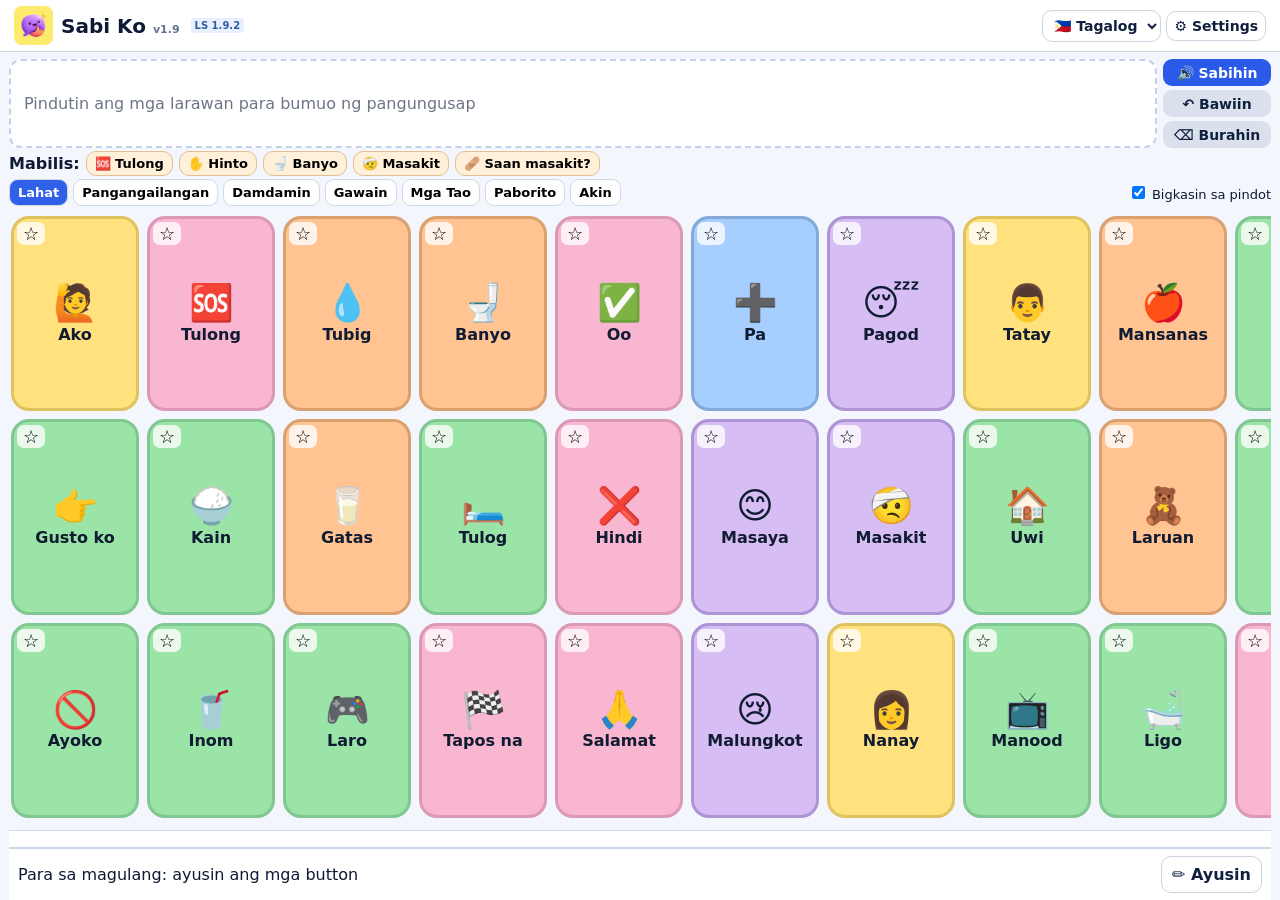
==== commit 41579a50: "updated" ====
--- a/app/src/main/assets/index.html
+++ b/app/src/main/assets/index.html
@@ -181,7 +181,60 @@
  .tile .emoji{font-size:clamp(20px,3.9vh,28px) !important}
  .tile .name{font-size:clamp(10px,2.6vh,13px) !important}
 }
-</style><style>
+
+
+/* v1.9.2 ADAPTIVE LANDSCAPE: measured against available viewport height. */
+@media (orientation: landscape) {
+ html, body {height:100%;max-height:100%;overflow:hidden!important;}
+ body {display:flex!important;flex-direction:column!important;}
+ header {flex:0 0 auto!important;min-height:0!important;}
+ main {display:flex!important;flex:1 1 0!important;min-height:0!important;flex-direction:column!important;overflow:hidden!important;}
+ .top-static,.bottom-static{flex:0 0 auto!important;min-height:0!important;}
+ .board-scroll{flex:1 1 0!important;min-height:0!important;max-height:none!important;overflow-x:auto!important;overflow-y:hidden!important;overscroll-behavior:contain;}
+ .grid{height:100%!important;min-height:0!important;display:grid!important;grid-auto-flow:column!important;grid-template-columns:none!important;width:max-content!important;min-width:100%!important;grid-template-rows:repeat(3,minmax(0,1fr))!important;grid-auto-columns:clamp(90px,11vw,128px)!important;gap:6px!important;}
+ .tile {height:100%!important;min-height:0!important;overflow:hidden!important;box-sizing:border-box;}
+ .footer{position:static!important;}
+}
+@media (orientation:landscape) and (max-height:530px){
+ header{height:32px!important;padding:2px 8px!important;}
+ header .brand{font-size:13px!important;white-space:nowrap;}
+ header img{width:22px!important;height:22px!important;}
+ header select,header button{padding:3px 5px!important;font-size:11px!important;min-height:24px!important;}
+ main{padding:2px 7px 0!important;gap:2px!important;}
+ .top-static{max-height:39dvh!important;overflow-y:auto!important;overflow-x:hidden!important;scrollbar-width:thin;}
+ .sentence-row{display:flex!important;flex-direction:row!important;gap:4px!important;}
+ .sentence{min-height:34px!important;max-height:40px!important;padding:4px 7px!important;font-size:11px!important;}
+ .controls{display:flex!important;flex-direction:row!important;width:auto!important;min-width:0!important;gap:3px!important;}
+ .controls button{padding:3px 6px!important;min-height:32px!important;font-size:11px!important;white-space:nowrap;}
+ .suggestions{margin:1px 0!important;}
+ .quick{display:flex!important;flex-wrap:nowrap!important;overflow-x:auto!important;margin:2px 0!important;gap:3px!important;padding:0 0 2px!important;}
+ .quick b{font-size:11px!important;white-space:nowrap;}
+ .quick button{font-size:10px!important;padding:3px 5px!important;white-space:nowrap;flex:0 0 auto;}
+ .toolbar{display:flex!important;flex-wrap:nowrap!important;gap:4px!important;margin:1px 0!important;}
+ .toolbar label{font-size:10px!important;white-space:nowrap;}
+ .cats{flex-wrap:nowrap!important;overflow-x:auto!important;min-width:0!important;gap:3px!important;padding:0 0 2px!important;}
+ .cats button{font-size:10px!important;padding:3px 5px!important;white-space:nowrap;flex:0 0 auto;}
+ .board-scroll{padding:0 2px 8px!important;}
+ .grid{grid-template-rows:repeat(2,minmax(0,1fr))!important;grid-auto-columns:clamp(86px,12vw,124px)!important;gap:6px!important;}
+ .tile{border-width:2px!important;border-radius:11px!important;padding:3px 3px!important;gap:2px!important;}
+ .tile .emoji{font-size:clamp(20px,5vh,32px)!important;line-height:1!important;}
+ .tile .name{font-size:clamp(11px,2.8vh,14px)!important;line-height:1.1!important;}
+ .tile img{width:clamp(26px,7vh,42px)!important;height:clamp(26px,7vh,42px)!important;}
+ .bottom-static{max-height:31dvh!important;overflow-y:auto!important;}
+ .footer{min-height:32px!important;padding:3px 8px!important;font-size:11px!important;}
+ .footer button{font-size:11px!important;padding:4px 8px!important;}
+ #status:empty{display:none!important;}
+ body.editing .editor{max-height:22dvh!important;overflow:auto!important;}
+ body.editing .tile{padding:19px 2px 24px!important;}
+ .tile .voice-edit{font-size:10px!important;min-height:18px!important;padding:2px!important;}
+}
+@media (orientation:landscape) and (max-height:320px){
+ .top-static{max-height:34dvh!important;}
+ .quick,.suggestions{display:none!important;}
+ .footer{min-height:26px!important;}
+ .bottom-static{max-height:28dvh!important;}
+}
+.brand::after{content:"LS 1.9.2";font-size:10px;font-weight:700;color:#315d9b;background:#e8f0ff;border-radius:4px;padding:2px 4px;margin-left:3px}</style><style>
 .voice-edit{position:absolute;left:4px;bottom:4px;z-index:4;border:1px solid #2d62b8;background:#e4efff;color:#17427c;border-radius:9px;padding:4px 7px;font-weight:750;font-size:12px;min-height:31px;cursor:pointer}
 #voiceEditDialog{border:2px solid #aabde9;border-radius:18px;max-width:460px;width:94%;padding:18px;background:white;color:#182540;box-shadow:0 8px 34px #0004}
 #voiceEditDialog::backdrop{background:#101b38a6}
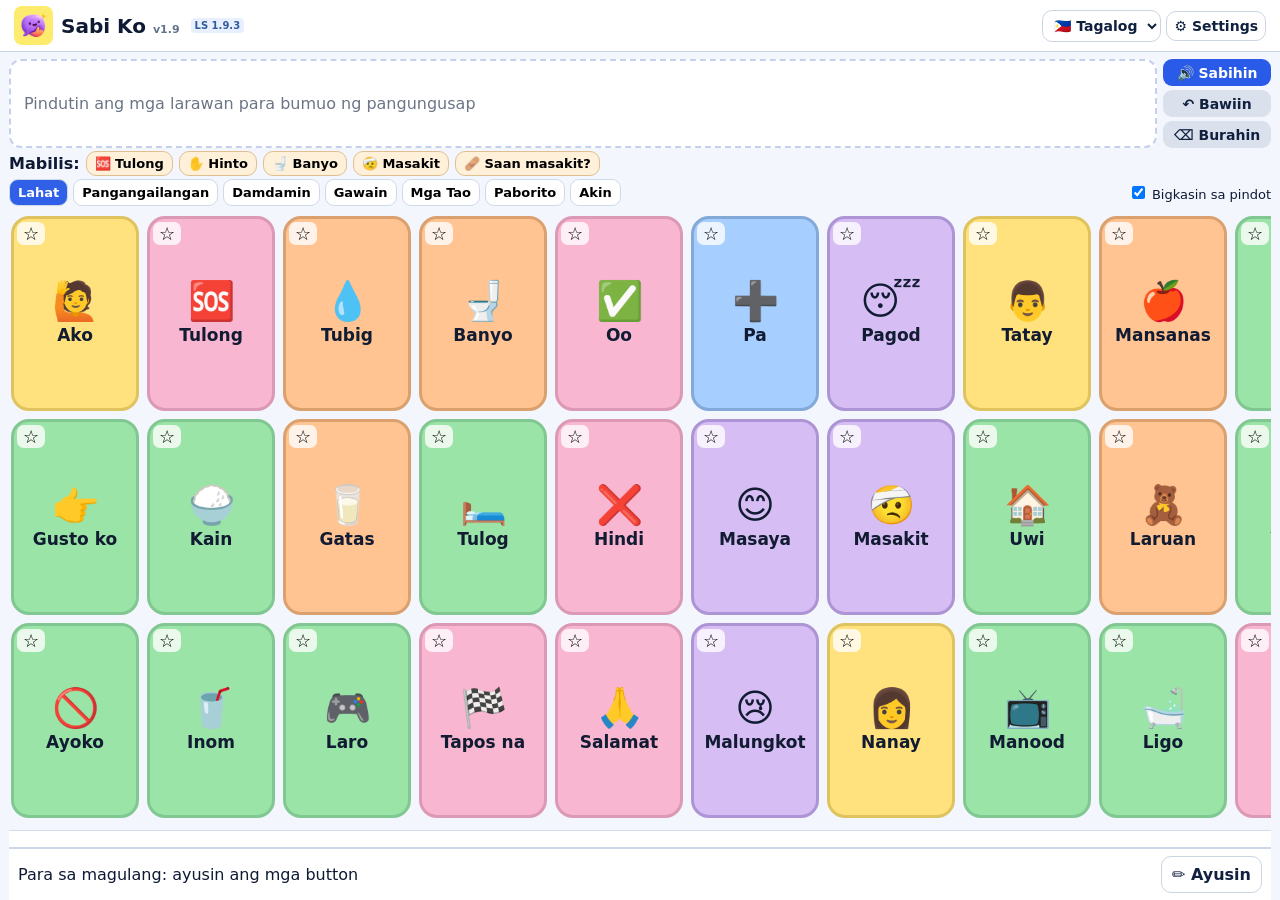
==== commit a27e09b4: "updated" ====
--- a/app/src/main/assets/index.html
+++ b/app/src/main/assets/index.html
@@ -234,7 +234,41 @@
  .footer{min-height:26px!important;}
  .bottom-static{max-height:28dvh!important;}
 }
-.brand::after{content:"LS 1.9.2";font-size:10px;font-weight:700;color:#315d9b;background:#e8f0ff;border-radius:4px;padding:2px 4px;margin-left:3px}</style><style>
+.brand::after{content:"LS 1.9.3";font-size:10px;font-weight:700;color:#315d9b;background:#e8f0ff;border-radius:4px;padding:2px 4px;margin-left:3px}
+/* v1.9.3: visible word cards, invisible scrollbars, touch swipe remains enabled. */
+.board-scroll,.cats,.quick,.top-static,.bottom-static{scrollbar-width:none!important;-ms-overflow-style:none!important}
+.board-scroll::-webkit-scrollbar,.cats::-webkit-scrollbar,.quick::-webkit-scrollbar,.top-static::-webkit-scrollbar,.bottom-static::-webkit-scrollbar{display:none!important;width:0!important;height:0!important}
+.board-scroll{touch-action:pan-x pan-y;overscroll-behavior:contain}
+@media (orientation:portrait){.board-scroll{touch-action:pan-y!important;}}
+@media (orientation:landscape){
+  body{overflow:hidden!important}
+  .board-scroll{overflow-x:auto!important;overflow-y:hidden!important;touch-action:pan-x!important;padding:2px 2px 3px!important;}
+  .grid{gap:7px!important;grid-auto-columns:clamp(110px,15vw,164px)!important;}
+  .tile .name{font-size:clamp(12px,2.7vh,17px)!important}
+  .tile .emoji{font-size:clamp(24px,5.2vh,38px)!important}
+}
+@media (orientation:landscape) and (max-height:530px){
+  /* Less top chrome: distribute room to the word board instead of shrinking each card. */
+  header{height:31px!important;}
+  main{padding:2px 6px 0!important;gap:1px!important}
+  .top-static{max-height:38dvh!important}
+  .sentence{min-height:30px!important;max-height:35px!important}
+  .controls button{min-height:30px!important}
+  .quick button,.cats button{font-size:11px!important;padding:3px 6px!important}
+  .grid{grid-template-rows:repeat(2,minmax(0,1fr))!important;grid-auto-columns:clamp(112px,17vw,162px)!important;gap:6px!important}
+  .tile{border-radius:12px!important;padding:3px!important}
+  .tile .emoji{font-size:clamp(24px,6.6vh,39px)!important}
+  .tile .name{font-size:clamp(12px,3.35vh,17px)!important}
+  .bottom-static{max-height:27dvh!important}
+  .footer{min-height:29px!important}
+}
+@media (orientation:landscape) and (max-height:320px){
+  .top-static{max-height:38dvh!important}
+  .grid{grid-auto-columns:clamp(104px,17vw,144px)!important}
+  .tile .emoji{font-size:clamp(20px,6vh,28px)!important}
+  .tile .name{font-size:11px!important}
+}
+</style><style>
 .voice-edit{position:absolute;left:4px;bottom:4px;z-index:4;border:1px solid #2d62b8;background:#e4efff;color:#17427c;border-radius:9px;padding:4px 7px;font-weight:750;font-size:12px;min-height:31px;cursor:pointer}
 #voiceEditDialog{border:2px solid #aabde9;border-radius:18px;max-width:460px;width:94%;padding:18px;background:white;color:#182540;box-shadow:0 8px 34px #0004}
 #voiceEditDialog::backdrop{background:#101b38a6}
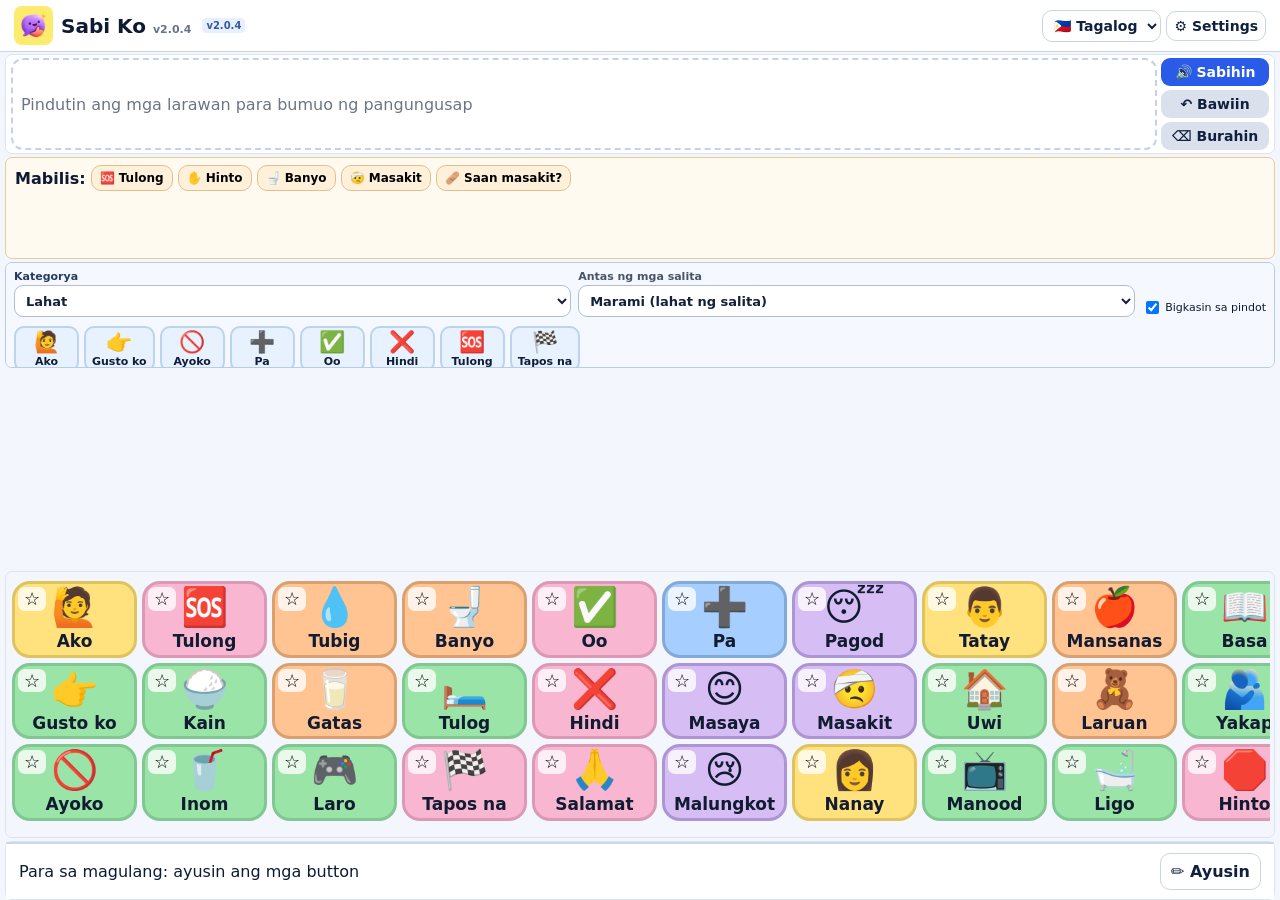
==== commit a65c6a47: "Updated" ====
--- a/app/src/main/assets/index.html
+++ b/app/src/main/assets/index.html
@@ -1,4 +1,4 @@
-<!doctype html><html lang="fil"><head><meta charset="utf-8"><meta name="viewport" content="width=device-width,initial-scale=1,viewport-fit=cover"><title>Sabi Ko v1.9 — Interactive Preview</title><style>
+<!doctype html><html lang="fil"><head><meta charset="utf-8"><meta name="viewport" content="width=device-width,initial-scale=1,viewport-fit=cover"><title>Sabi Ko v2.0.4 — Interactive Preview</title><style>
 *{box-sizing:border-box}body{font-family:system-ui,-apple-system,'Segoe UI',sans-serif;background:#f3f6fc;color:#0e1934;margin:0}button,input,select{font:inherit}button{cursor:pointer}button:focus-visible,input:focus-visible,select:focus-visible{outline:3px solid #2563eb;outline-offset:2px}header{height:57px;background:white;border-bottom:1px solid #cbd5e1;display:flex;align-items:center;justify-content:space-between;gap:10px;padding:7px 13px}header .brand{display:flex;align-items:center;gap:8px;font-size:19px;font-weight:800}header img{height:39px;width:39px;border-radius:8px}header .right{display:flex;gap:8px;align-items:center}select,header button,.footer button{border:1px solid #cbd5e1;border-radius:10px;background:white;padding:8px 10px;font-weight:700;color:#10203e}main{max-width:1900px;margin:auto;padding:9px 11px 0}.sentence-row{display:flex;gap:8px}.sentence{flex:1;min-height:80px;background:white;border:2px dashed #c5d1ec;border-radius:12px;padding:10px 13px;display:flex;flex-wrap:wrap;gap:6px;align-items:center}.hint{color:#6c7585}.chip{border:1px solid #b8c8e8;background:#eaf0ff;border-radius:10px;padding:7px 10px;font-weight:700}.controls{display:flex;flex-direction:column;gap:5px;min-width:118px}.controls button{flex:1;border:0;border-radius:9px;background:#dae1ed;color:#10203e;font-weight:800;padding:7px}.controls .primary,.primary{background:#295be8;color:white;border:0}.suggestions{display:flex;align-items:center;gap:6px;flex-wrap:wrap;margin:8px 0;min-height:0}.suggestions:empty{display:none}.suggestions button,.pill{border:1px solid #b8c9ed;border-radius:999px;padding:5px 11px;background:#eaf0ff;font-weight:700}.toolbar{display:flex;align-items:center;justify-content:space-between;gap:8px;margin:8px 0;flex-wrap:wrap}.cats{display:flex;gap:5px;flex-wrap:wrap}.cats button{border:1px solid #cfdae8;background:white;border-radius:9px;padding:7px 10px;font-size:13px;font-weight:700}.cats button.active{background:#2f60e7;color:white}.quick{display:flex;gap:6px;align-items:center;flex-wrap:wrap;margin:7px 0}.quick button{border:1px solid #e2bf91;background:#fff0d9;border-radius:10px;font-size:13px;font-weight:800;padding:7px 12px}.board-scroll{overflow-x:auto;overflow-y:hidden;padding:0 1px 12px;scrollbar-color:#849cce #dbe5f4;scrollbar-width:auto}.board-scroll::-webkit-scrollbar{height:13px}.board-scroll::-webkit-scrollbar-thumb{background:#8da5d4;border-radius:9px}.board-scroll::-webkit-scrollbar-track{background:#dbe5f4;border-radius:9px}.grid{display:grid;grid-auto-flow:column;grid-template-rows:repeat(3,112px);grid-auto-columns:120px;width:max-content;min-width:100%;gap:9px}.tile{position:relative;border:3px solid #80c791;background:#9be4a8;border-radius:18px;display:flex;align-items:center;justify-content:center;flex-direction:column;gap:3px;font-weight:800;color:#111b32;min-width:0;padding:6px;touch-action:manipulation}.tile .emoji{font-size:39px;line-height:1.16}.tile img{width:55px;height:55px;object-fit:cover;border-radius:9px}.tile .name{font-size:15px;text-align:center;overflow-wrap:anywhere}.tile[data-kind="person"]{background:#ffe27d;border-color:#dec35e}.tile[data-kind="thing"]{background:#ffc492;border-color:#daa16f}.tile[data-kind="feeling"]{background:#d6bdf3;border-color:#ad94d5}.tile[data-kind="general"]{background:#f8b6d0;border-color:#dc99b6}.tile[data-kind="connector"]{background:#a6ceff;border-color:#82a9d7}.tile:active{transform:scale(.96)}.delete{position:absolute;right:-6px;top:-7px;border-radius:50%;border:2px solid white;background:#d5242a;color:white;width:30px;height:30px;font-weight:900;z-index:1;font-size:18px}.fav{position:absolute;left:3px;top:2px;border:0;border-radius:7px;background:#ffffffc9;font-size:18px}.footer{position:sticky;bottom:0;background:#fff;border-top:2px solid #ccd7e8;display:flex;justify-content:space-between;align-items:center;gap:9px;padding:9px 13px;min-height:56px}.editor{display:none;align-items:center;gap:7px;flex-wrap:wrap;border-top:1px solid #ced7ea;padding:8px;background:white}.editor input,.editor select{border:1px solid #bac9de;padding:9px;border-radius:8px;min-width:0}.editor input[type=text]{flex:1;min-width:150px}.editor button{padding:9px 12px;border-radius:8px;border:1px solid #c8d3e6;background:white;font-weight:700}.editor .primary{background:#2b5de9;color:white}body.editing .editor{display:flex}body.editing .tile .fav{display:none}#status{font-size:12px;color:#5e6d88;padding:3px 5px;min-height:16px}dialog{border:1px solid #b7c9e8;border-radius:16px;padding:18px;width:min(95vw,520px);max-height:90vh;overflow:auto;color:#12203e}dialog::backdrop{background:#14234282}dialog h2{margin-top:0}dialog label{display:block;margin:10px 0;font-weight:700}dialog input:not([type=checkbox]),dialog select{width:100%;padding:9px;border-radius:9px;border:1px solid #c6d0e0}dialog button{border:1px solid #c8d2e1;background:#fff;border-radius:9px;padding:9px 12px;font-weight:700;margin:3px}dialog .primary{background:#285ce9;color:white}.danger{background:#fff2f2;border:1px solid #f1a4a4;border-radius:12px;padding:12px;margin-top:12px}.small{color:#65718b;font-size:12px}.pain{display:flex;flex-wrap:wrap;gap:6px;margin:5px 0}.pain button{border:1px solid #b79add;background:#e3d4fa;border-radius:9px;padding:7px 10px;font-weight:700}.hidden{display:none!important}@media(orientation:landscape) and (max-height:700px){header{height:46px}header img{height:30px;width:30px}.sentence{min-height:66px}.grid{grid-template-rows:repeat(3,minmax(76px,calc((100dvh - 274px)/3)));grid-auto-columns:clamp(87px,10.2vw,124px);gap:7px}.tile .emoji{font-size:clamp(23px,4.5vh,38px)}.tile .name{font-size:clamp(11px,2.3vh,15px)}.quick{margin:5px 0}.quick button{padding:5px 8px}.toolbar{margin:5px 0}.cats button{padding:5px 7px}.footer{min-height:45px;padding:6px 12px}}@media(max-width:600px){header .brand{font-size:16px}.grid{grid-auto-columns:104px;grid-template-rows:repeat(3,100px)}.tile .emoji{font-size:32px}.tile .name{font-size:13px}.controls{min-width:95px}.footer{font-size:12px}} 
 /* Responsive portrait mode: natural vertical scrolling, no clipped word cards. */
 @media (orientation:portrait){
@@ -234,7 +234,7 @@
  .footer{min-height:26px!important;}
  .bottom-static{max-height:28dvh!important;}
 }
-.brand::after{content:"LS 1.9.3";font-size:10px;font-weight:700;color:#315d9b;background:#e8f0ff;border-radius:4px;padding:2px 4px;margin-left:3px}
+.brand::after{content:"v2.0.4";font-size:10px;font-weight:700;color:#315d9b;background:#e8f0ff;border-radius:4px;padding:2px 4px;margin-left:3px}
 /* v1.9.3: visible word cards, invisible scrollbars, touch swipe remains enabled. */
 .board-scroll,.cats,.quick,.top-static,.bottom-static{scrollbar-width:none!important;-ms-overflow-style:none!important}
 .board-scroll::-webkit-scrollbar,.cats::-webkit-scrollbar,.quick::-webkit-scrollbar,.top-static::-webkit-scrollbar,.bottom-static::-webkit-scrollbar{display:none!important;width:0!important;height:0!important}
@@ -267,6 +267,197 @@
   .grid{grid-auto-columns:clamp(104px,17vw,144px)!important}
   .tile .emoji{font-size:clamp(20px,6vh,28px)!important}
   .tile .name{font-size:11px!important}
+}
+
+/* Sabi Ko v2.0 concept: visual strip, fixed core words, responsive levels */
+.v20-tools{display:flex;align-items:center;gap:8px;flex-wrap:wrap;margin:5px 0 3px;font-size:12px;font-weight:750}
+.v20-tools select{border:1px solid #b9c8dc;border-radius:9px;padding:6px 8px;background:#fff;color:#152746}
+.v20-core{display:flex;gap:6px;overflow-x:auto;scrollbar-width:none;-webkit-overflow-scrolling:touch;padding:4px 0 7px;flex:0 0 auto}
+.v20-core::-webkit-scrollbar,.board-scroll::-webkit-scrollbar{display:none !important}
+.v20-core button{display:flex;flex-direction:column;align-items:center;justify-content:center;flex:0 0 auto;min-width:65px;min-height:53px;border:2px solid #bad3ee;border-radius:10px;background:#e8f2ff;color:#101d38;padding:4px 7px;gap:1px;touch-action:manipulation}
+.v20-core button span:first-child{font-size:21px;line-height:1.15}.v20-core button span:last-child{font-size:11px;font-weight:800}
+#sentence .v20-chip{display:flex;flex-direction:column;align-items:center;justify-content:center;gap:1px;min-width:58px;padding:4px 7px;min-height:55px}
+#sentence .v20-chip .v20-pic{font-size:24px;line-height:1.15}#sentence .v20-chip .v20-label{font-size:11px;max-width:96px;white-space:normal;overflow-wrap:anywhere;text-align:center}
+#v20-label{font-size:11px;color:#475569}
+body.v20-beginner .grid{grid-auto-columns:clamp(112px,18vw,162px) !important;}
+body.v20-beginner .tile .emoji{font-size:clamp(27px,6vw,49px) !important;}
+@media(orientation:portrait){.v20-tools{justify-content:space-between}.v20-core button{min-width:65px}.v20-core{padding:3px 0 5px}body.v20-beginner .grid{grid-template-columns:repeat(3,minmax(0,1fr)) !important;grid-auto-columns:auto !important}}
+@media(orientation:landscape) and (max-height:420px){.v20-core button{min-width:54px;min-height:40px;padding:2px 4px}.v20-core button span:first-child{font-size:16px}.v20-core button span:last-child{font-size:10px}.v20-tools{margin:0;gap:4px}.v20-tools select{padding:2px 5px;font-size:11px}#sentence .v20-chip{min-height:34px;min-width:45px}#sentence .v20-chip .v20-pic{font-size:16px}}
+
+/* Sabi Ko v2.0: five independently sized panels; board is only primary scroller */
+html,body{height:100%;height:100dvh;overflow:hidden !important}
+body{display:flex !important;flex-direction:column !important;min-height:0 !important}
+body>header{flex:0 0 auto;position:relative;z-index:3;max-height:19dvh;overflow:auto}
+main.five-panels{display:grid !important;grid-template-rows:auto auto minmax(0,1fr) auto !important;grid-template-columns:minmax(0,1fr);flex:1 1 auto !important;min-height:0 !important;max-height:none !important;overflow:hidden !important;padding:4px 8px 0 !important;gap:4px !important;width:100%;max-width:1900px}
+.five-panels>.panel{min-width:0;min-height:0;margin:0;box-sizing:border-box;border:1px solid #dbe4f3;background:#fff;border-radius:10px;padding:5px 7px;position:relative}
+.five-panels>.panel-sentence{overflow-y:auto;max-height:29dvh;overscroll-behavior:contain}
+.five-panels>.panel-nav{overflow-y:auto;max-height:27dvh;overscroll-behavior:contain}
+.five-panels>.panel-board{display:flex !important;flex-direction:column;overflow:hidden !important;background:#f3f6fc;padding:4px !important;}
+.five-panels .panel-board .board-scroll{display:block !important;flex:1 1 auto !important;min-height:0 !important;max-height:none !important;width:100%;margin:0 !important;overscroll-behavior:contain}
+.five-panels>.panel-footer{overflow-y:auto;max-height:31dvh;padding:0 !important}
+.five-panels .footer{position:static !important;margin:0 !important;min-height:40px;box-shadow:none}
+.five-panels .panel-footer .editor{max-height:21dvh;overflow:auto}
+.five-panels .quick,.five-panels .toolbar,.five-panels .v20-tools,.five-panels .v20-core{margin-block:3px !important}
+@media(orientation:portrait){
+ .five-panels .board-scroll{overflow-x:hidden !important;overflow-y:auto !important}
+ .five-panels .grid{display:grid !important;grid-auto-flow:row !important;grid-template-columns:repeat(3,minmax(0,1fr)) !important;grid-template-rows:none !important;grid-auto-rows:minmax(105px,auto) !important;gap:7px !important;width:100% !important;min-width:0 !important;height:auto !important;}
+ .five-panels .tile{height:auto !important;min-height:105px !important}
+}
+@media(orientation:landscape){
+ body>header{max-height:15dvh}
+ main.five-panels{gap:3px !important;padding:2px 5px 0 !important}
+ .five-panels>.panel{padding:3px 5px;border-radius:7px}
+ .five-panels>.panel-sentence{max-height:22dvh}
+ .five-panels>.panel-nav{max-height:24dvh}
+ .five-panels>.panel-footer{max-height:29dvh}
+ .five-panels .sentence{min-height:34px !important;max-height:100% !important}
+ .five-panels .sentence-row{gap:4px !important}
+ .five-panels .controls button{padding:3px 5px !important;min-height:28px !important}
+ .five-panels .board-scroll{overflow-x:auto !important;overflow-y:hidden !important;scrollbar-width:none !important}
+ .five-panels .board-scroll::-webkit-scrollbar{display:none !important}
+ .five-panels .grid{display:grid !important;grid-auto-flow:column !important;grid-template-columns:none !important;grid-template-rows:repeat(3,minmax(0,1fr)) !important;grid-auto-columns:clamp(78px,12vw,125px) !important;width:max-content !important;min-width:100% !important;height:100% !important;gap:5px !important}
+ .five-panels .tile{height:100% !important;min-height:0 !important}
+}
+@media(orientation:landscape) and (max-height:420px){
+ .five-panels>.panel-sentence{max-height:21dvh}
+ .five-panels>.panel-nav{max-height:22dvh}
+ .five-panels .grid{grid-template-rows:repeat(2,minmax(0,1fr)) !important;grid-auto-columns:clamp(94px,15vw,145px) !important}
+}
+
+/* Panel 3: independent horizontal navigation tracks, no overlap or page expansion. */
+.five-panels>.panel-nav{display:flex!important;flex-direction:column!important;min-height:0!important;min-width:0!important;max-height:min(30dvh,180px)!important;overflow-y:auto!important;overflow-x:hidden!important;gap:3px!important;overscroll-behavior:contain}
+.five-panels .panel-nav .quick,.five-panels .panel-nav .cats,.five-panels .panel-nav .v20-core{display:flex!important;flex-wrap:nowrap!important;overflow-x:auto!important;overflow-y:hidden!important;max-width:100%!important;min-width:0!important;flex:0 0 auto!important;scrollbar-width:none!important;-webkit-overflow-scrolling:touch;overscroll-behavior-x:contain;gap:5px!important;padding:2px 1px!important;margin:0!important}
+.five-panels .panel-nav .quick::-webkit-scrollbar,.five-panels .panel-nav .cats::-webkit-scrollbar,.five-panels .panel-nav .v20-core::-webkit-scrollbar{display:none!important}
+.five-panels .panel-nav .quick>* , .five-panels .panel-nav .cats>* , .five-panels .panel-nav .v20-core>*{flex:0 0 auto!important;white-space:nowrap!important}
+.five-panels .panel-nav .toolbar{display:flex!important;align-items:center!important;flex-wrap:nowrap!important;gap:8px!important;min-width:0!important;margin:0!important}
+.five-panels .panel-nav .toolbar .cats{flex:1 1 auto!important;width:0!important}
+.five-panels .panel-nav .toolbar>label{flex:0 0 auto!important;white-space:nowrap!important;font-size:11px!important}
+.five-panels .panel-nav .v20-tools{display:flex!important;align-items:center!important;justify-content:flex-start!important;gap:6px!important;flex-wrap:nowrap!important;min-width:0!important;flex:0 0 auto!important;margin:0!important;padding:1px!important}
+.five-panels .panel-nav .v20-tools label{font-size:11px!important;line-height:1.2!important;overflow:hidden;text-overflow:ellipsis;white-space:nowrap;max-width:55%}
+.five-panels .panel-nav .v20-tools select{min-width:0!important;max-width:48%!important;font-size:11px!important;padding:3px!important;height:27px!important}
+@media(orientation:landscape) and (max-height:430px){
+ .five-panels>.panel-nav{max-height:min(27dvh,110px)!important;gap:1px!important;padding:2px 4px!important}
+ .five-panels .panel-nav .quick button,.five-panels .panel-nav .cats button,.five-panels .panel-nav .v20-core button{font-size:10px!important;padding:3px 6px!important;min-height:23px!important}
+ .five-panels .panel-nav .v20-tools select{height:23px!important}
+}
+
+/* v2.0.2: Vocabulary Navigation independent quick strip and aligned dropdowns */
+.five-panels>.panel-nav{display:flex!important;flex-direction:column!important;gap:4px!important;overflow-y:auto!important;overflow-x:hidden!important;min-height:0!important;max-height:min(27dvh,180px)!important;}
+.panel-nav .quick-panel{flex:0 0 auto;min-width:0;display:flex;flex-direction:column;gap:2px;padding:3px 4px;background:#fef8e9;border:1px solid #eddbac;border-radius:9px;}
+.panel-nav .quick-panel .quick{display:flex!important;flex-wrap:nowrap!important;gap:4px!important;overflow-x:auto!important;overflow-y:hidden!important;white-space:nowrap!important;margin:0!important;padding:2px 1px!important;scrollbar-width:none;-webkit-overflow-scrolling:touch;}
+.panel-nav .quick-panel .quick::-webkit-scrollbar{display:none}
+.panel-nav .quick-panel .quick button{flex:0 0 auto!important;white-space:nowrap!important;padding:5px 8px!important}
+.panel-nav .vocab-controls{flex:0 0 auto;display:flex;align-items:end;gap:7px;min-width:0;flex-wrap:nowrap;padding:2px 1px;}
+.panel-nav .select-unit{display:flex;flex-direction:column;gap:2px;min-width:0;flex:1 1 0;font-size:11px;font-weight:750;color:#273b60;}
+.panel-nav .select-unit select{min-width:0;width:100%;max-width:100%;height:35px;border:1px solid #aebed6;border-radius:9px;background:#fff;color:#14213a;padding:5px 7px;font-size:13px;font-weight:650;}
+.panel-nav .voice-toggle{flex:0 0 auto;display:flex;align-items:center;gap:3px;white-space:nowrap;font-size:11px;}
+.panel-nav .v20-core{min-height:0;padding:2px 0 3px!important;margin:0!important;}
+@media (orientation:landscape) and (max-height:500px){
+ .five-panels>.panel-nav{max-height:42dvh!important;gap:2px!important;}
+ .panel-nav .select-unit{font-size:10px;}
+ .panel-nav .select-unit select{height:28px;padding:2px 5px;font-size:11px;}
+ .panel-nav .quick-panel .quick button{padding:3px 6px!important;font-size:11px!important;}
+ .panel-nav .v20-core button{min-height:35px!important;min-width:49px!important;padding:1px 3px!important;}
+ .panel-nav .v20-core button span:first-child{font-size:15px!important;}
+ .panel-nav .v20-core button span:last-child{font-size:9px!important;}
+}
+@media (max-width:480px){
+ .panel-nav .vocab-controls{flex-wrap:wrap;}
+ .panel-nav .voice-toggle{width:100%;}
+}
+
+/* v2.0.3 — independent Quick Words and Category / Level panels */
+.five-panels{grid-template-rows:auto auto auto minmax(0,1fr) auto !important; gap:5px !important}
+.five-panels>.panel-quick{overflow:visible !important;min-height:0 !important;padding:3px 6px !important;background:#fffaf0;border:1px solid #e6cd94 !important}
+.five-panels>.panel-nav{overflow-y:auto;max-height:min(20dvh,105px) !important;padding:5px 7px !important;background:#f5f8ff;border:1px solid #b7cbea !important}
+.panel-quick .quick-panel{background:transparent;border:0;padding:0;min-width:0}
+.panel-quick .quick{display:flex !important;flex-wrap:nowrap !important;align-items:center;gap:5px !important;overflow-x:auto !important;overflow-y:hidden !important;white-space:nowrap;padding:2px 1px !important;margin:0 !important;scrollbar-width:none;-webkit-overflow-scrolling:touch}
+.panel-quick .quick::-webkit-scrollbar{display:none}
+.panel-quick .quick button{flex:0 0 auto;white-space:nowrap;padding:5px 8px;font-size:12px}
+.panel-quick .pain{overflow-x:auto;flex-wrap:nowrap;white-space:nowrap;scrollbar-width:none}
+.panel-nav .vocab-controls{display:flex;align-items:end;flex-wrap:nowrap;gap:7px;min-width:0;margin:0}
+.panel-nav .select-unit{display:flex;flex:1 1 0;min-width:0;flex-direction:column;gap:2px}
+.panel-nav .select-unit select{width:100%;min-width:0;max-width:100%;height:32px}
+.panel-nav .voice-toggle{flex:0 0 auto}
+.panel-nav .v20-core{overflow-x:auto;overflow-y:hidden;white-space:nowrap;scrollbar-width:none;-webkit-overflow-scrolling:touch}
+.panel-nav .v20-core::-webkit-scrollbar{display:none}
+@media (orientation:landscape) and (max-height:530px){
+ .five-panels{gap:3px !important;padding-top:2px !important}
+ .five-panels>.panel-quick{padding:1px 5px !important}
+ .panel-quick .quick button{font-size:10px !important;padding:3px 6px !important}
+ .five-panels>.panel-nav{max-height:min(22dvh,67px) !important;padding:2px 5px !important}
+ .panel-nav .select-unit{font-size:10px !important}
+ .panel-nav .select-unit select{height:25px !important;font-size:11px !important;padding:2px 4px !important}
+ .panel-nav .v20-core{display:none}
+}
+@media (orientation:portrait) and (max-width:430px){
+ .panel-nav .vocab-controls{gap:5px}
+ .panel-nav .select-unit{font-size:11px}
+ .panel-nav .voice-toggle{font-size:10px;white-space:normal;max-width:78px}
+}
+
+/* v2.0.4 – Reserved responsive pain-selector space. No expansion on reveal. */
+.five-panels>.panel-quick {
+  --pain-reserve:clamp(38px,6.5dvh,56px);
+  min-height:0 !important;
+  min-width:0 !important;
+  display:flex !important;
+  flex-direction:column !important;
+  overflow:hidden !important;
+  padding:5px 8px !important;
+  box-sizing:border-box;
+}
+.panel-quick .quick-panel {
+  min-height:0 !important;
+  display:grid !important;
+  grid-template-rows:auto var(--pain-reserve) !important;
+  gap:4px !important;
+}
+.panel-quick .quick {
+  min-height:30px !important;
+  max-width:100%;
+  overflow-x:auto !important;
+  overflow-y:hidden !important;
+  flex-wrap:nowrap !important;
+  scrollbar-width:none;
+}
+.panel-quick #painPanel,
+.panel-quick #painPanel.hidden {
+  display:flex !important;
+  flex-wrap:nowrap !important;
+  align-items:center !important;
+  align-content:center !important;
+  min-width:0 !important;
+  min-height:0 !important;
+  max-width:100% !important;
+  height:var(--pain-reserve) !important;
+  padding:2px !important;
+  margin:0 !important;
+  gap:5px !important;
+  overflow-x:auto !important;
+  overflow-y:hidden !important;
+  scrollbar-width:none !important;
+  -webkit-overflow-scrolling:touch;
+  box-sizing:border-box;
+}
+.panel-quick #painPanel::-webkit-scrollbar{display:none !important}
+.panel-quick #painPanel.hidden{visibility:hidden !important;pointer-events:none !important}
+.panel-quick #painPanel:not(.hidden){visibility:visible !important;pointer-events:auto !important}
+.panel-quick #painPanel button{
+  flex:0 0 auto !important;
+  white-space:nowrap !important;
+  min-height:30px !important;
+  font-size:clamp(11px,1.1vw,14px) !important;
+  padding:5px 10px !important;
+}
+@media(orientation:portrait){
+  .five-panels>.panel-quick{--pain-reserve:clamp(42px,7dvh,58px)}
+}
+@media(orientation:landscape) and (max-height:550px){
+  .five-panels>.panel-quick{--pain-reserve:clamp(28px,8dvh,36px);padding:2px 5px !important}
+  .panel-quick .quick-panel{gap:2px !important}
+  .panel-quick .quick{min-height:23px !important}
+  .panel-quick #painPanel button{min-height:25px !important;font-size:11px !important;padding:3px 7px !important}
 }
 </style><style>
 .voice-edit{position:absolute;left:4px;bottom:4px;z-index:4;border:1px solid #2d62b8;background:#e4efff;color:#17427c;border-radius:9px;padding:4px 7px;font-weight:750;font-size:12px;min-height:31px;cursor:pointer}
@@ -353,9 +544,73 @@
  .top-static{max-height:52dvh}
  .bottom-static{max-height:37dvh}
 }
+
+/* UI-02 adaptive visual sentence strip (v2.0) */
+#sentence{min-width:0!important;max-width:100%!important;display:flex!important;flex-wrap:nowrap!important;align-items:center!important;overflow-x:auto!important;overflow-y:hidden!important;scrollbar-width:none!important;-webkit-overflow-scrolling:touch;gap:var(--sentence-gap,7px)!important;padding:5px 8px!important;scroll-behavior:smooth;overscroll-behavior-x:contain}
+#sentence::-webkit-scrollbar{display:none}
+#sentence .v20-chip{flex:0 0 auto!important;min-width:0!important;max-width:var(--sentence-chip-max,115px)!important;min-height:0!important;height:var(--sentence-chip-height,74px)!important;border-radius:10px!important;padding:3px 7px!important;gap:1px!important;line-height:1.1!important;transition:height .18s ease,padding .18s ease,max-width .18s ease!important}
+#sentence .v20-chip .v20-pic{font-size:var(--sentence-icon-size,36px)!important;line-height:1.06!important;flex:none!important}
+#sentence .v20-chip .v20-label{font-size:var(--sentence-label-size,13px)!important;max-width:100%!important;line-height:1.15!important;overflow-wrap:anywhere!important}
+#sentence[data-density=medium]{--sentence-icon-size:29px;--sentence-label-size:12px;--sentence-chip-height:61px;--sentence-chip-max:99px;--sentence-gap:5px}
+#sentence[data-density=compact]{--sentence-icon-size:23px;--sentence-label-size:11px;--sentence-chip-height:53px;--sentence-chip-max:84px;--sentence-gap:4px}
+#sentence[data-density=dense]{--sentence-icon-size:19px;--sentence-label-size:10px;--sentence-chip-height:46px;--sentence-chip-max:76px;--sentence-gap:3px}
+@media (max-width:480px){#sentence{--sentence-icon-size:29px;--sentence-label-size:11px;--sentence-chip-height:62px;--sentence-chip-max:92px}#sentence[data-density=medium]{--sentence-icon-size:24px;--sentence-label-size:10px;--sentence-chip-height:54px;--sentence-chip-max:76px}#sentence[data-density=compact],#sentence[data-density=dense]{--sentence-icon-size:19px;--sentence-label-size:10px;--sentence-chip-height:45px;--sentence-chip-max:69px}}
+@media(orientation:landscape) and (max-height:480px){#sentence{--sentence-icon-size:21px;--sentence-label-size:10px;--sentence-chip-height:39px;--sentence-chip-max:78px}#sentence[data-density=medium]{--sentence-icon-size:18px;--sentence-label-size:10px;--sentence-chip-height:37px;--sentence-chip-max:70px}#sentence[data-density=compact],#sentence[data-density=dense]{--sentence-icon-size:16px;--sentence-label-size:9px;--sentence-chip-height:34px;--sentence-chip-max:61px}}
+</style><style>
+/* V2.0.1 panel layout: the board owns remaining height */
+html,body{height:100%;height:100dvh;overflow:hidden!important}
+body{display:flex!important;flex-direction:column!important;min-height:0!important}
+body>header{flex:0 0 auto!important;position:relative!important;z-index:3}
+main.five-panels{flex:1 1 auto!important;min-height:0!important;display:grid!important;
+ grid-template-columns:minmax(0,1fr)!important;
+ grid-template-rows:auto minmax(0,auto) minmax(0,1fr) auto!important;
+ overflow:hidden!important;align-content:stretch!important;gap:3px!important}
+.five-panels>.panel{min-height:0!important;min-width:0!important;box-sizing:border-box!important}
+.five-panels>.panel-sentence{max-height:30dvh!important;overflow-y:auto!important;flex-shrink:0}
+.five-panels>.panel-nav{max-height:min(23dvh,140px)!important;min-height:0!important;overflow-y:auto!important;overflow-x:hidden!important;overscroll-behavior:contain;
+ scrollbar-width:thin;}
+.five-panels .panel-nav .quick,.five-panels .panel-nav .cats,.five-panels .panel-nav .v20-core{flex-wrap:nowrap!important;overflow-x:auto!important;overflow-y:hidden!important;max-width:100%!important;white-space:nowrap!important;scrollbar-width:none!important;min-width:0!important}
+.five-panels .panel-nav .quick::-webkit-scrollbar,.five-panels .panel-nav .cats::-webkit-scrollbar,.five-panels .panel-nav .v20-core::-webkit-scrollbar{display:none}
+.five-panels .panel-nav .quick>* , .five-panels .panel-nav .cats>* , .five-panels .panel-nav .v20-core>*{flex:0 0 auto!important}
+.five-panels .panel-nav .toolbar{flex-wrap:nowrap!important;min-width:0!important}
+.five-panels .panel-nav .toolbar>label{flex:0 0 auto;font-size:11px!important;white-space:nowrap}
+.five-panels .panel-nav .v20-tools{display:flex!important;flex-wrap:nowrap!important;gap:7px!important;align-items:center!important;min-height:0}
+.five-panels .panel-nav .v20-tools label{font-size:11px!important;min-width:0}
+.five-panels .panel-nav .v20-tools select{max-width:145px!important;min-width:95px!important}
+.five-panels>.panel-board{min-height:0!important;overflow:hidden!important}
+.five-panels .panel-board .board-scroll{height:100%!important;min-height:0!important;overflow-y:auto!important;scrollbar-width:none}
+.five-panels .panel-board .board-scroll::-webkit-scrollbar{display:none}
+.five-panels>.panel-footer{overflow:visible!important;max-height:none!important;min-height:40px!important;position:relative!important;z-index:5}
+.five-panels .panel-footer .footer{min-height:40px!important;max-height:none!important;position:static!important}
+.five-panels .panel-footer #status:empty{display:none!important}
+body.editing .five-panels .panel-footer .editor{display:none!important}
+body.editing.drawer-open .five-panels .panel-footer .editor{display:flex!important;position:absolute!important;left:0;right:0;bottom:100%;
+ background:#fff!important;border:2px solid #abc1e7!important;box-shadow:0 -5px 22px #142c5050;
+ max-height:min(43dvh,270px)!important;overflow-y:auto!important;z-index:12!important;border-radius:12px 12px 0 0!important;}
+#drawerToggle{background:#eaf0ff;border:1px solid #94b2e9;border-radius:9px;padding:6px 12px;font-size:12px;font-weight:750}
+body.editing #drawerToggle{display:inline-block!important}
+@media(orientation:landscape) {
+ .five-panels>.panel-sentence{max-height:25dvh!important}
+ .five-panels>.panel-nav{max-height:min(29dvh,106px)!important;overflow-y:auto!important}
+ .five-panels .panel-nav .quick,.five-panels .panel-nav .toolbar,.five-panels .panel-nav .v20-tools,.five-panels .panel-nav .v20-core{margin:1px 0!important}
+ .five-panels .panel-nav .quick button,.five-panels .panel-nav .cats button,.five-panels .panel-nav .v20-core button{font-size:11px!important;padding:2px 6px!important;min-height:23px!important}
+ .five-panels .panel-nav .v20-tools select{height:24px!important}
+ .five-panels .panel-board .board-scroll{overflow-x:auto!important;overflow-y:hidden!important}
+ .five-panels .panel-board .grid{height:100%!important;min-height:0!important}
+}
+@media(orientation:portrait) {
+ .five-panels>.panel-nav{max-height:min(22dvh,145px)!important}
+ .five-panels .panel-board .board-scroll{overflow-y:auto!important;overflow-x:hidden!important}
+ .five-panels .panel-board .grid{height:auto!important;min-height:0!important}
+}
+@media(orientation:landscape) and (max-height:390px) {
+ .five-panels>.panel-sentence{max-height:22dvh!important}
+ .five-panels>.panel-nav{max-height:27dvh!important}
+ .five-panels .panel-board .grid{grid-template-rows:repeat(2,minmax(0,1fr))!important}
+}
 </style></head><body>
-<header><div class="brand"><img src="[data-uri]" alt="Sabi Ko original logo"><span>Sabi Ko <small style="font-size:11px;color:#64748b">v1.9</small></span></div><div class="right"><select id="lang" aria-label="Language"><option value="tl">🇵🇭 Tagalog</option><option value="en">🇺🇸 English</option></select><button id="parentOpen">⚙ <span data-t="settings">Settings</span></button></div></header>
-<main><div class="top-static"><div class="sentence-row"><div class="sentence" id="sentence"></div><div class="controls"><button class="primary" id="speak">🔊 <span data-t="speak">Sabihin</span></button><button id="undo">↶ <span data-t="undo">Bawiin</span></button><button id="clear">⌫ <span data-t="clear">Burahin</span></button></div></div><div id="suggestions" class="suggestions"></div><div class="quick"><b data-t="quick">Mabilis:</b><button data-quick="help">🆘 <span data-t="help">Tulong</span></button><button data-quick="stop">✋ <span data-t="stop">Hinto</span></button><button data-quick="toilet">🚽 <span data-t="toilet">Banyo</span></button><button data-quick="pain">🤕 <span data-t="pain">Masakit</span></button><button id="painOpen">🩹 <span data-t="where">Saan masakit?</span></button></div><div id="painPanel" class="pain hidden"></div><div class="toolbar"><nav id="cats" class="cats"></nav><label style="font-size:13px"><input type="checkbox" id="auto" checked> <span data-t="auto">Bigkasin sa pindot</span></label></div></div><div class="board-scroll"><div class="grid" id="grid"></div></div><div class="bottom-static"><div id="status" role="status"></div><div class="editor" id="editor"><button id="choosePhoto" title="Photo">🖼️</button><input type="file" id="file" accept="image/*" hidden><button id="chooseEmoji" title="Emoji">😀</button><input id="wordTL" type="text" placeholder="Salita (Tagalog)" maxlength="55"><input id="wordEN" type="text" placeholder="Word (English)" maxlength="55"><select id="catAdd"><option value="All">All</option><option value="Needs">Needs</option><option value="Feelings">Feelings</option><option value="Actions">Actions</option><option value="People">People</option></select><button id="record">🎙 <span data-t="record">Record</span></button><button id="add" class="primary" data-t="add">Idagdag</button><span id="editHint" class="small"></span></div><footer class="footer"><span id="footLabel" data-t="parentHint">Para sa magulang: ayusin ang mga button</span><button id="editToggle" data-t="edit">✏️ Ayusin</button></footer></div></main>
+<header><div class="brand"><img src="[data-uri]" alt="Sabi Ko original logo"><span>Sabi Ko <small style="font-size:11px;color:#64748b">v2.0.4</small></span></div><div class="right"><select id="lang" aria-label="Language"><option value="tl">🇵🇭 Tagalog</option><option value="en">🇺🇸 English</option></select><button id="parentOpen">⚙ <span data-t="settings">Settings</span></button></div></header>
+<main class="five-panels"><section class="panel panel-sentence" aria-label="Sentence builder"><div class="sentence-row"><div class="sentence" id="sentence"></div><div class="controls"><button class="primary" id="speak">🔊 <span data-t="speak">Sabihin</span></button><button id="undo">↶ <span data-t="undo">Bawiin</span></button><button id="clear">⌫ <span data-t="clear">Burahin</span></button></div></div><div id="suggestions" class="suggestions"></div></section><section class="panel panel-quick" aria-label="Quick Words"><div class="quick-panel"><div class="quick"><b data-t="quick">Mabilis:</b><button data-quick="help">🆘 <span data-t="help">Tulong</span></button><button data-quick="stop">✋ <span data-t="stop">Hinto</span></button><button data-quick="toilet">🚽 <span data-t="toilet">Banyo</span></button><button data-quick="pain">🤕 <span data-t="pain">Masakit</span></button><button id="painOpen">🩹 <span data-t="where">Saan masakit?</span></button></div><div id="painPanel" class="pain hidden"></div></div></section><section class="panel panel-nav" aria-label="Vocabulary category and level"><div class="vocab-controls"><label class="select-unit"><span id="categoryLabel">Kategorya</span><select id="cats" aria-label="Kategorya / Category"></select></label><label class="select-unit"><span id="v20-label">Antas ng salita</span><select id="v20-level" aria-label="Vocabulary level"><option value="beginner">Beginner / Simula</option><option value="advanced" selected>Advanced / Marami</option></select></label><label class="voice-toggle"><input type="checkbox" id="auto" checked> <span data-t="auto">Bigkasin sa pindot</span></label></div><div class="v20-core" id="v20-core" aria-label="Core vocabulary"></div></section><section class="panel panel-board" aria-label="Communication board"><div class="board-scroll"><div class="grid" id="grid"></div></div></section><section class="panel panel-footer" aria-label="Parent edit footer"><div id="status" role="status"></div><div class="editor" id="editor"><button id="choosePhoto" title="Photo">🖼️</button><input type="file" id="file" accept="image/*" hidden><button id="chooseEmoji" title="Emoji">😀</button><input id="wordTL" type="text" placeholder="Salita (Tagalog)" maxlength="55"><input id="wordEN" type="text" placeholder="Word (English)" maxlength="55"><select id="catAdd"><option value="All">All</option><option value="Needs">Needs</option><option value="Feelings">Feelings</option><option value="Actions">Actions</option><option value="People">People</option></select><button id="record">🎙 <span data-t="record">Record</span></button><button id="add" class="primary" data-t="add">Idagdag</button><span id="editHint" class="small"></span></div><footer class="footer"><span id="footLabel" data-t="parentHint">Para sa magulang: ayusin ang mga button</span><button id="drawerToggle" type="button" hidden aria-expanded="false">▴ Editor</button><button id="editToggle" data-t="edit">✏️ Ayusin</button></footer></section></main>
 <dialog id="settingsDialog"><h2 data-t="parent">Para sa magulang</h2><p class="small" data-t="storage">Preview: naka-save sa browser na ito ang custom cards at settings. Huwag burahin ang browser data.</p><label><span data-t="size">Laki ng button</span><select id="size"><option value="s">Small</option><option value="m" selected>Medium</option><option value="l">Large</option></select></label><label><span data-t="voice">Pumili ng boses</span><select id="voiceChoice"><option value="auto">Automatic</option></select></label><button type="button" id="testVoice" data-t="testVoice">🔊 Subukan ang boses</button><p class="small" id="voiceHint"></p><label><span data-t="speed">Bilis ng boses</span><input type="range" id="speed" min="0.65" max="1.3" step="0.05" value="0.9"></label><label><span data-t="pin">Parent PIN (optional)</span><input type="password" id="pin" inputmode="numeric" placeholder="4 digits" maxlength="4"></label><button id="savePin" data-t="savePin">Save PIN</button><div><button id="export" data-t="backup">⬇ Export Backup</button><button id="importBtn" data-t="restore">⬆ Restore Backup</button><input id="importFile" hidden type="file" accept="application/json,.json"></div><p class="small" data-t="recordInfo">Sa Edit Mode, maaaring mag-record ng sariling boses at maglagay ng larawan o emoji.</p><div class="danger"><b data-t="privacy">Privacy</b><p class="small" data-t="privacyInfo">Ang recordings at pictures ay hindi ina-upload sa server. Local preview lamang.</p></div><button id="closeSettings" class="primary" data-t="done">Tapos</button></dialog>
 <dialog id="voiceEditDialog" aria-labelledby="voiceEditTitle">
 <h3 id="voiceEditTitle">🎙 Edit Button Voice</h3>
@@ -373,8 +628,8 @@
 const base=[['🙋','Ako','I','person'],['👉','Gusto ko','I want','action'],['🚫','Ayoko',"I don’t want",'action'],['🆘','Tulong','Help','general'],['🍚','Kain','Eat','action'],['🥤','Inom','Drink','action'],['💧','Tubig','Water','thing'],['🥛','Gatas','Milk','thing'],['🎮','Laro','Play','action'],['🚽','Banyo','Bathroom','thing'],['🛏️','Tulog','Sleep','action'],['🏁','Tapos na','Finished','general'],['✅','Oo','Yes','general'],['❌','Hindi','No','general'],['🙏','Salamat','Thank you','general'],['➕','Pa','More','connector'],['😊','Masaya','Happy','feeling'],['😢','Malungkot','Sad','feeling'],['😴','Pagod','Tired','feeling'],['🤕','Masakit','It hurts','feeling'],['👩','Nanay','Mom','person'],['👨','Tatay','Dad','person'],['🏠','Uwi','Go home','action'],['📺','Manood','Watch','action'],['🍎','Mansanas','Apple','thing'],['🧸','Laruan','Toy','thing'],['🛁','Ligo','Bath','action'],['📖','Basa','Read','action'],['🫂','Yakap','Hug','action'],['🛑','Hinto','Stop','general'],['🤒','Lagnat','Fever','feeling'],['🧑‍🏫','Guro','Teacher','person'],['🥪','Pagkain','Food','thing'],['😨','Takot','Scared','feeling'],['🌳','Labas','Outside','action']].map((x,i)=>({id:'b'+i,emoji:x[0],tl:x[1],en:x[2],kind:x[3],cat:x[3]==='feeling'?'Feelings':x[3]==='person'?'People':x[3]==='thing'?'Needs':x[3]==='action'?'Actions':'All'}));
 let state={lang:'tl',category:'All',words:[],custom:[],hidden:[],favorites:[],size:'m',speed:.9,voice:'auto',pin:'',voiceOverrides:{}};try{let old=JSON.parse(localStorage.getItem('sabiko_v19_preview')||'null');if(old)state={...state,...old,words:[]}}catch(e){};let editing=false,photo='',emoji='😀',audio='',recorder=null,recChunks=[];function persist(){try{localStorage.setItem('sabiko_v19_preview',JSON.stringify({...state,words:[]}))}catch(e){status('Local storage full. Try smaller photos or fewer recordings.')}}function t(k){return I[state.lang][k]||k}function name(c){return c[state.lang]||c.tl||c.en}function status(v){$('status').textContent=v}function populateVoices(){let el=$('voiceChoice');if(!el)return;let avail=('speechSynthesis' in window)?speechSynthesis.getVoices():[];let current=state.voice||'auto';el.replaceChildren();let a=document.createElement('option');a.value='auto';a.textContent=t('autoVoice');el.append(a);avail.forEach(v=>{let o=document.createElement('option');o.value=v.voiceURI;o.textContent=v.name+' ('+v.lang+')'+(v.localService?' • offline':'');el.append(o)});el.value=avail.some(v=>v.voiceURI===current)?current:'auto';$('voiceHint').textContent=avail.length?t('voiceHelp'):t('noVoice')}
 if('speechSynthesis' in window){speechSynthesis.addEventListener?.('voiceschanged',populateVoices)}
-function say(text,audioSrc){if(audioSrc){let a=new Audio(audioSrc);a.play().catch(()=>status('Audio playback unavailable'));return}if(window.NativeAndroid&&typeof window.NativeAndroid.speakSpeed==='function'){window.NativeAndroid.speakSpeed(text,String(Date.now()),state.lang==='tl'?'fil':'en',Number(state.speed));return}if(!('speechSynthesis' in window)){status('Text-to-speech unavailable on this browser');return}speechSynthesis.cancel();let u=new SpeechSynthesisUtterance(text);u.rate=Number(state.speed);let voices=speechSynthesis.getVoices(),wanted=state.lang==='tl'?['fil','tl']:['en'];let chosen=(state.voice&&state.voice!=='auto'?voices.find(v=>v.voiceURI===state.voice):null)||voices.find(v=>wanted.some(c=>v.lang.toLowerCase().startsWith(c)));if(chosen){u.voice=chosen;u.lang=chosen.lang}else u.lang=state.lang==='tl'?'fil-PH':'en-US';speechSynthesis.speak(u)}function renderSentence(){$('sentence').innerHTML='';if(!state.words.length){let p=document.createElement('span');p.className='hint';p.textContent=t('placeholder');$('sentence').append(p)}else state.words.forEach((w,i)=>{let b=document.createElement('button');b.className='chip';b.textContent=(w[state.lang]||w.tl||w.en)+' ×';b.onclick=()=>{state.words.splice(i,1);renderSentence();renderSuggestions()};$('sentence').append(b)})}function renderSuggestions(){let box=$('suggestions');box.innerHTML='';let last=state.words.at(-1);if(!last||!['Gusto ko','I want','Masakit','It hurts'].includes(last.tl)&&!['Gusto ko','Masakit'].includes(last.tl))return;let ids=last.tl==='Masakit'?painCards:base.filter(c=>['Tubig','Kain','Laro','Yakap','Gatas'].includes(c.tl));let lab=document.createElement('small');lab.textContent=t('suggest');box.append(lab);ids.slice(0,6).forEach(c=>{let b=document.createElement('button');b.textContent=c.emoji+' '+name(c);b.onclick=()=>choose(c);box.append(b)})}function choose(c){if(editing)return;state.words.push({tl:c.tl,en:c.en});renderSentence();renderSuggestions();if($('auto').checked)say(name(c),(state.voiceOverrides||{})[c.id]?.[state.lang]||c.recording)}
-const painCards=[['🧠','Ulo','Head'],['🦷','Ngipin','Tooth'],['👂','Tainga','Ear'],['👄','Bibig','Mouth'],['🫁','Dibdib','Chest'],['🤰','Tiyan','Stomach'],['💪','Braso','Arm'],['🖐️','Kamay','Hand'],['🦵','Binti','Leg'],['🦶','Paa','Foot']].map((x,i)=>({id:'pain'+i,emoji:x[0],tl:x[1],en:x[2],kind:'feeling'}));function renderPain(){let p=$('painPanel');p.innerHTML='';painCards.forEach(c=>{let b=document.createElement('button');b.textContent=c.emoji+' '+name(c);b.onclick=()=>choose(c);p.append(b)})}function renderCats(){let nav=$('cats');nav.innerHTML='';Object.keys(catLabels).forEach(k=>{let b=document.createElement('button');b.textContent=catLabels[k][state.lang==='tl'?0:1];b.className=state.category===k?'active':'';b.onclick=()=>{state.category=k;renderCats();renderGrid()};nav.append(b)})}function renderGrid(){let grid=$('grid');grid.innerHTML='';let all=[...base,...state.custom];let sel=all.filter(c=>!state.hidden.includes(c.id)).filter(c=>state.category==='All'||(state.category==='Custom'?c.id.startsWith('c'):state.category==='Favorites'?state.favorites.includes(c.id):c.cat===state.category));let width=state.size==='s'?98:state.size==='l'?151:120,height=state.size==='s'?96:state.size==='l'?130:112;grid.style.gridAutoColumns=width+'px';grid.style.gridTemplateRows=`repeat(3, ${height}px)`;sel.forEach(c=>{let b=document.createElement('button');b.className='tile';b.dataset.kind=c.kind||'general';b.title=name(c);let sym=document.createElement(c.photo?'img':'span');if(c.photo){sym.src=c.photo;sym.alt=''}else{sym.className='emoji';sym.textContent=c.emoji||'💬'}let w=document.createElement('span');w.className='name';w.textContent=name(c);b.append(sym,w);b.onclick=()=>choose(c);if(editing){let del=document.createElement('button');del.className='delete';del.textContent='×';del.title='Delete / Hide';del.onclick=e=>{e.stopPropagation();if(!confirm(t('confirm')))return;if(c.id.startsWith('c'))state.custom=state.custom.filter(x=>x.id!==c.id);else state.hidden.push(c.id);persist();renderGrid();status(t('deleted'))};b.append(del);let vb=document.createElement('button');vb.className='voice-edit';vb.type='button';vb.textContent='🎙 '+(state.lang==='tl'?'Boses':'Voice');vb.title=state.lang==='tl'?'I-edit ang boses ng button':'Edit button voice';vb.onclick=e=>{e.stopPropagation();openVoiceEditor(c)};b.append(vb)}else{let fav=document.createElement('button');fav.className='fav';fav.textContent=state.favorites.includes(c.id)?'★':'☆';fav.title=t('fav');fav.onclick=e=>{e.stopPropagation();state.favorites=state.favorites.includes(c.id)?state.favorites.filter(x=>x!==c.id):[...state.favorites,c.id];persist();renderGrid()};b.append(fav)}grid.append(b)});if(!sel.length){let p=document.createElement('p');p.textContent=state.lang==='tl'?'Wala pang button dito.':'No buttons here yet.';grid.append(p)}}function translate(){populateVoices();document.documentElement.lang=state.lang==='tl'?'fil':'en';document.querySelectorAll('[data-t]').forEach(e=>e.textContent=t(e.dataset.t));$('wordTL').placeholder=state.lang==='tl'?'Salita sa Tagalog':'Tagalog label';$('wordEN').placeholder=state.lang==='tl'?'Salita sa English':'English label';$('editToggle').textContent=editing?t('done'):t('edit');$('footLabel').textContent=editing?(state.lang==='tl'?'Edit Mode: alisin o magdagdag ng button':'Edit Mode: remove or add buttons'):t('parentHint');renderSentence();renderSuggestions();renderCats();renderGrid();renderPain();$('catAdd').querySelectorAll('option').forEach(o=>{o.textContent=o.value==='All'?catLabels.All[state.lang==='tl'?0:1]:catLabels[o.value]?.[state.lang==='tl'?0:1]||o.value})}function toggleEdit(){if(!editing&&state.pin){let v=prompt(t('pinAsk'));if(v!==state.pin){if(v!==null)alert(t('pinBad'));return}}editing=!editing;document.body.classList.toggle('editing',editing);translate()}
+function say(text,audioSrc){if(audioSrc){let a=new Audio(audioSrc);a.play().catch(()=>status('Audio playback unavailable'));return}if(window.NativeAndroid&&typeof window.NativeAndroid.speakSpeed==='function'){window.NativeAndroid.speakSpeed(text,String(Date.now()),state.lang==='tl'?'fil':'en',Number(state.speed));return}if(!('speechSynthesis' in window)){status('Text-to-speech unavailable on this browser');return}speechSynthesis.cancel();let u=new SpeechSynthesisUtterance(text);u.rate=Number(state.speed);let voices=speechSynthesis.getVoices(),wanted=state.lang==='tl'?['fil','tl']:['en'];let chosen=(state.voice&&state.voice!=='auto'?voices.find(v=>v.voiceURI===state.voice):null)||voices.find(v=>wanted.some(c=>v.lang.toLowerCase().startsWith(c)));if(chosen){u.voice=chosen;u.lang=chosen.lang}else u.lang=state.lang==='tl'?'fil-PH':'en-US';speechSynthesis.speak(u)}function renderSentence(){const strip=$('sentence');const n=state.words.length;strip.dataset.density=n<=4?'large':n<=7?'medium':n<=11?'compact':'dense';strip.innerHTML='';if(!state.words.length){let p=document.createElement('span');p.className='hint';p.textContent=t('placeholder');$('sentence').append(p)}else state.words.forEach((w,i)=>{let b=document.createElement('button');b.className='chip v20-chip';b.innerHTML='';let pic=document.createElement('span');pic.className='v20-pic';pic.textContent=w.emoji||'💬';let label=document.createElement('span');label.className='v20-label';label.textContent=(w[state.lang]||w.tl||w.en)+' ×';b.append(pic,label);b.onclick=()=>{state.words.splice(i,1);renderSentence();renderSuggestions()};$('sentence').append(b)})}function renderSuggestions(){let box=$('suggestions');box.innerHTML='';let last=state.words.at(-1);if(!last||!['Gusto ko','I want','Masakit','It hurts'].includes(last.tl)&&!['Gusto ko','Masakit'].includes(last.tl))return;let ids=last.tl==='Masakit'?painCards:base.filter(c=>['Tubig','Kain','Laro','Yakap','Gatas'].includes(c.tl));let lab=document.createElement('small');lab.textContent=t('suggest');box.append(lab);ids.slice(0,6).forEach(c=>{let b=document.createElement('button');b.textContent=c.emoji+' '+name(c);b.onclick=()=>choose(c);box.append(b)})}function choose(c){if(editing)return;state.words.push({tl:c.tl,en:c.en,emoji:c.emoji||"💬"});renderSentence();$('sentence').scrollLeft=$('sentence').scrollWidth;renderSuggestions();if($('auto').checked)say(name(c),(state.voiceOverrides||{})[c.id]?.[state.lang]||c.recording)}
+const painCards=[['🧠','Ulo','Head'],['🦷','Ngipin','Tooth'],['👂','Tainga','Ear'],['👄','Bibig','Mouth'],['🫁','Dibdib','Chest'],['🤰','Tiyan','Stomach'],['💪','Braso','Arm'],['🖐️','Kamay','Hand'],['🦵','Binti','Leg'],['🦶','Paa','Foot']].map((x,i)=>({id:'pain'+i,emoji:x[0],tl:x[1],en:x[2],kind:'feeling'}));function renderPain(){let p=$('painPanel');p.innerHTML='';painCards.forEach(c=>{let b=document.createElement('button');b.textContent=c.emoji+' '+name(c);b.onclick=()=>choose(c);p.append(b)})}function renderCats(){let nav=$('cats');nav.innerHTML='';Object.keys(catLabels).forEach(k=>{let o=document.createElement('option');o.value=k;o.textContent=catLabels[k][state.lang==='tl'?0:1];nav.append(o)});nav.value=state.category;$('categoryLabel').textContent=state.lang==='tl'?'Kategorya':'Category';$('v20-label').textContent=state.lang==='tl'?'Antas ng salita':'Vocabulary level';nav.onchange=()=>{state.category=nav.value;renderGrid()}}function renderGrid(){let grid=$('grid');grid.innerHTML='';let all=[...base,...state.custom];let sel=all.filter(c=>!state.hidden.includes(c.id)).filter(c=>state.category==='All'||(state.category==='Custom'?c.id.startsWith('c'):state.category==='Favorites'?state.favorites.includes(c.id):c.cat===state.category));if(document.body.classList.contains('v20-beginner')){const allow=new Set(['Ako','Gusto ko','Ayoko','Tulong','Kain','Inom','Tubig','Banyo','Oo','Hindi','Pa','Tapos na','Laro','Masakit','Nanay','Tatay']);sel=sel.filter(c=>allow.has(c.tl)||c.id.startsWith('c'))}let width=state.size==='s'?98:state.size==='l'?151:120,height=state.size==='s'?96:state.size==='l'?130:112;grid.style.gridAutoColumns=width+'px';grid.style.gridTemplateRows=`repeat(3, ${height}px)`;sel.forEach(c=>{let b=document.createElement('button');b.className='tile';b.dataset.kind=c.kind||'general';b.title=name(c);let sym=document.createElement(c.photo?'img':'span');if(c.photo){sym.src=c.photo;sym.alt=''}else{sym.className='emoji';sym.textContent=c.emoji||'💬'}let w=document.createElement('span');w.className='name';w.textContent=name(c);b.append(sym,w);b.onclick=()=>choose(c);if(editing){let del=document.createElement('button');del.className='delete';del.textContent='×';del.title='Delete / Hide';del.onclick=e=>{e.stopPropagation();if(!confirm(t('confirm')))return;if(c.id.startsWith('c'))state.custom=state.custom.filter(x=>x.id!==c.id);else state.hidden.push(c.id);persist();renderGrid();status(t('deleted'))};b.append(del);let vb=document.createElement('button');vb.className='voice-edit';vb.type='button';vb.textContent='🎙 '+(state.lang==='tl'?'Boses':'Voice');vb.title=state.lang==='tl'?'I-edit ang boses ng button':'Edit button voice';vb.onclick=e=>{e.stopPropagation();openVoiceEditor(c)};b.append(vb)}else{let fav=document.createElement('button');fav.className='fav';fav.textContent=state.favorites.includes(c.id)?'★':'☆';fav.title=t('fav');fav.onclick=e=>{e.stopPropagation();state.favorites=state.favorites.includes(c.id)?state.favorites.filter(x=>x!==c.id):[...state.favorites,c.id];persist();renderGrid()};b.append(fav)}grid.append(b)});if(!sel.length){let p=document.createElement('p');p.textContent=state.lang==='tl'?'Wala pang button dito.':'No buttons here yet.';grid.append(p)}}function translate(){populateVoices();document.documentElement.lang=state.lang==='tl'?'fil':'en';document.querySelectorAll('[data-t]').forEach(e=>e.textContent=t(e.dataset.t));$('wordTL').placeholder=state.lang==='tl'?'Salita sa Tagalog':'Tagalog label';$('wordEN').placeholder=state.lang==='tl'?'Salita sa English':'English label';$('editToggle').textContent=editing?t('done'):t('edit');$('footLabel').textContent=editing?(state.lang==='tl'?'Edit Mode: alisin o magdagdag ng button':'Edit Mode: remove or add buttons'):t('parentHint');renderSentence();renderSuggestions();renderCats();renderGrid();renderPain();$('catAdd').querySelectorAll('option').forEach(o=>{o.textContent=o.value==='All'?catLabels.All[state.lang==='tl'?0:1]:catLabels[o.value]?.[state.lang==='tl'?0:1]||o.value})}function toggleEdit(){if(!editing&&state.pin){let v=prompt(t('pinAsk'));if(v!==state.pin){if(v!==null)alert(t('pinBad'));return}}editing=!editing;document.body.classList.toggle('editing',editing);translate()}
 $('lang').value=state.lang;$('lang').onchange=e=>{state.lang=e.target.value;persist();translate()};$('speak').onclick=()=>state.words.length?say(state.words.map(w=>w[state.lang]||w.tl||w.en).join(' ')):status(t('empty'));$('undo').onclick=()=>{state.words.pop();renderSentence();renderSuggestions()};$('clear').onclick=()=>{state.words=[];if('speechSynthesis' in window)speechSynthesis.cancel();renderSentence();renderSuggestions()};$('editToggle').onclick=toggleEdit;document.querySelectorAll('[data-quick]').forEach(b=>b.onclick=()=>{let k=b.dataset.quick;let m={help:['🆘','Tulong','Help'],stop:['🛑','Hinto','Stop'],toilet:['🚽','Banyo','Bathroom'],pain:['🤕','Masakit','It hurts']}[k];choose({emoji:m[0],tl:m[1],en:m[2]});if(k==='pain')$('painPanel').classList.remove('hidden')});$('painOpen').onclick=()=>$('painPanel').classList.toggle('hidden');$('parentOpen').onclick=()=>{populateVoices();$('settingsDialog').showModal()};$('voiceChoice').onchange=e=>{state.voice=e.target.value;persist()};$('testVoice').onclick=()=>say(state.lang==='tl'?'Kumusta! Ito ang boses ng Sabi Ko.':'Hello! This is the Sabi Ko voice.');$('closeSettings').onclick=()=>$('settingsDialog').close();$('size').value=state.size;$('speed').value=state.speed;$('size').onchange=e=>{state.size=e.target.value;persist();renderGrid()};$('speed').onchange=e=>{state.speed=e.target.value;persist()};$('savePin').onclick=()=>{let v=$('pin').value.trim();if(v&& !/^\d{4}$/.test(v)){alert('PIN must be 4 digits');return}state.pin=v;persist();status(t('saved'));$('pin').value=''};
 $('choosePhoto').onclick=()=>$('file').click();$('file').onchange=async e=>{let f=e.target.files[0];if(!f)return;let reader=new FileReader();reader.onload=()=>{photo=reader.result;$('editHint').textContent=state.lang==='tl'?'May napiling larawan':'Photo selected'};reader.readAsDataURL(f)};$('chooseEmoji').onclick=()=>{let v=prompt(state.lang==='tl'?'Ilagay ang emoji:':'Choose emoji:',emoji);if(v){emoji=v;$('chooseEmoji').textContent=v}};$('add').onclick=()=>{let tl=$('wordTL').value.trim(),en=$('wordEN').value.trim();if(!tl&&!en){alert(t('nameRequired'));return}let c={id:'c'+Date.now(),tl:tl||en,en:en||tl,emoji,photo,recording:audio,kind:'general',cat:$('catAdd').value};state.custom.push(c);persist();$('wordTL').value='';$('wordEN').value='';photo='';audio='';$('file').value='';$('editHint').textContent=t('saved');renderGrid()};$('record').onclick=async()=>{if(recorder&&recorder.state==='recording'){recorder.stop();return}try{let stream=await navigator.mediaDevices.getUserMedia({audio:true});recChunks=[];recorder=new MediaRecorder(stream);recorder.ondataavailable=e=>{if(e.data.size)recChunks.push(e.data)};recorder.onstop=()=>{let blob=new Blob(recChunks,{type:recorder.mimeType||'audio/webm'});let r=new FileReader();r.onload=()=>{audio=r.result;$('editHint').textContent=t('recordDone')};r.readAsDataURL(blob);stream.getTracks().forEach(x=>x.stop());$('record').textContent='🎙 '+t('record')};recorder.start();$('record').textContent='⏹ Stop';$('editHint').textContent=t('recording')}catch(e){alert(t('recordFail'))}};
 $('export').onclick=()=>{let blob=new Blob([JSON.stringify({format:'sabiko-v19',state:{...state,words:[]}},null,2)],{type:'application/json'}),url=URL.createObjectURL(blob),a=document.createElement('a');a.href=url;a.download='Sabi-Ko-backup.json';a.click();setTimeout(()=>URL.revokeObjectURL(url),1000)};$('importBtn').onclick=()=>$('importFile').click();$('importFile').onchange=async e=>{let f=e.target.files[0];if(!f)return;try{let x=JSON.parse(await f.text());if(x.format!=='sabiko-v19'||!x.state||!Array.isArray(x.state.custom)||!Array.isArray(x.state.hidden))throw Error('Invalid');state={...state,...x.state,words:[]};persist();$('lang').value=state.lang;$('size').value=state.size;$('speed').value=state.speed;translate();status(t('restoreDone'))}catch(e){alert(t('badBackup'))}};
@@ -393,4 +648,41 @@
 $('voiceEditFile').onchange=e=>{let f=e.target.files&&e.target.files[0];if(!f)return;if(!f.type.startsWith('audio/')){alert('Select an audio file');return}if(f.size>1800000){alert(voiceEditorText('Masyadong malaki ang audio. Pumili ng file na mas mababa sa 1.8 MB.','Audio too large. Please use a file under 1.8 MB.'));return}let reader=new FileReader();reader.onload=()=>{setRecordedVoice(reader.result);$('voiceEditFile').value=''};reader.readAsDataURL(f)};
 $('voiceEditRecord').onclick=async()=>{if(voiceEditRecorder&&voiceEditRecorder.state==='recording'){voiceEditRecorder.stop();return}try{const stream=await navigator.mediaDevices.getUserMedia({audio:true});const id=voiceEditingCard.id,language=$('voiceEditLang').value;voiceEditChunks=[];voiceEditRecorder=new MediaRecorder(stream);voiceEditRecorder.ondataavailable=e=>{if(e.data.size)voiceEditChunks.push(e.data)};voiceEditRecorder.onstop=()=>{stream.getTracks().forEach(x=>x.stop());$('voiceEditRecord').textContent='🎙 '+voiceEditorText('Mag-record','Record');const blob=new Blob(voiceEditChunks,{type:voiceEditRecorder.mimeType||'audio/webm'});if(blob.size>1800000){alert('Recording too long. Try a shorter recording.');return}const r=new FileReader();r.onload=()=>{if(voiceEditingCard&&voiceEditingCard.id===id){state.voiceOverrides=state.voiceOverrides||{};state.voiceOverrides[id]=state.voiceOverrides[id]||{};state.voiceOverrides[id][language]=r.result;persist();updateVoiceEditor()}};r.readAsDataURL(blob)};voiceEditRecorder.start();$('voiceEditRecord').textContent=voiceEditorText('⏹ Itigil','⏹ Stop')}catch(e){alert(voiceEditorText('Hindi ma-access ang microphone. Kailangan ng HTTPS at microphone permission.','Microphone unavailable. Allow access on HTTPS.'))}};
 translate();
+</script><script>
+(function(){
+const core=document.getElementById('v20-core');const level=document.getElementById('v20-level');
+const coreNames=['Ako','Gusto ko','Ayoko','Pa','Oo','Hindi','Tulong','Tapos na'];
+function buildCore(){
+  core.replaceChildren();
+  for(const tl of coreNames){const c=base.find(x=>x.tl===tl);if(!c)continue;
+    const b=document.createElement('button');b.type='button';
+    const symbol=document.createElement('span');symbol.textContent=c.emoji||'💬';
+    const text=document.createElement('span');text.textContent=state.lang==='tl'?c.tl:c.en;
+    b.append(symbol,text);b.onclick=()=>choose(c);core.append(b);
+  }
+  document.getElementById('v20-label').textContent=state.lang==='tl'?'Antas ng mga salita':'Vocabulary level';
+  level.options[0].textContent=state.lang==='tl'?'Simula (malalaking icon)':'Beginner (large icons)';
+  level.options[1].textContent=state.lang==='tl'?'Marami (lahat ng salita)':'Advanced (all words)';
+}
+level.addEventListener('change',()=>{document.body.classList.toggle('v20-beginner',level.value==='beginner');renderGrid()});
+const langSelect=document.getElementById('lang');if(langSelect)langSelect.addEventListener('change',()=>setTimeout(buildCore,0));
+new MutationObserver(()=>{if(core.dataset.lang!==state.lang){core.dataset.lang=state.lang;buildCore()}}).observe(document.getElementById('grid'),{childList:true});
+buildCore();
+})();
+</script><script>
+(function(){
+ const toggle=document.getElementById('drawerToggle');
+ if(!toggle)return;
+ function sync(){
+  const editing=document.body.classList.contains('editing');
+  toggle.hidden=!editing;
+  if(!editing)document.body.classList.remove('drawer-open');
+  const open=editing&&document.body.classList.contains('drawer-open');
+  toggle.setAttribute('aria-expanded',String(open));
+  toggle.textContent=open?'▾ Isara ang editor':'▴ Buksan ang editor';
+ }
+ toggle.addEventListener('click',()=>{document.body.classList.toggle('drawer-open');sync()});
+ new MutationObserver(sync).observe(document.body,{attributes:true,attributeFilter:['class']});
+ sync();
+})();
 </script></body></html>
